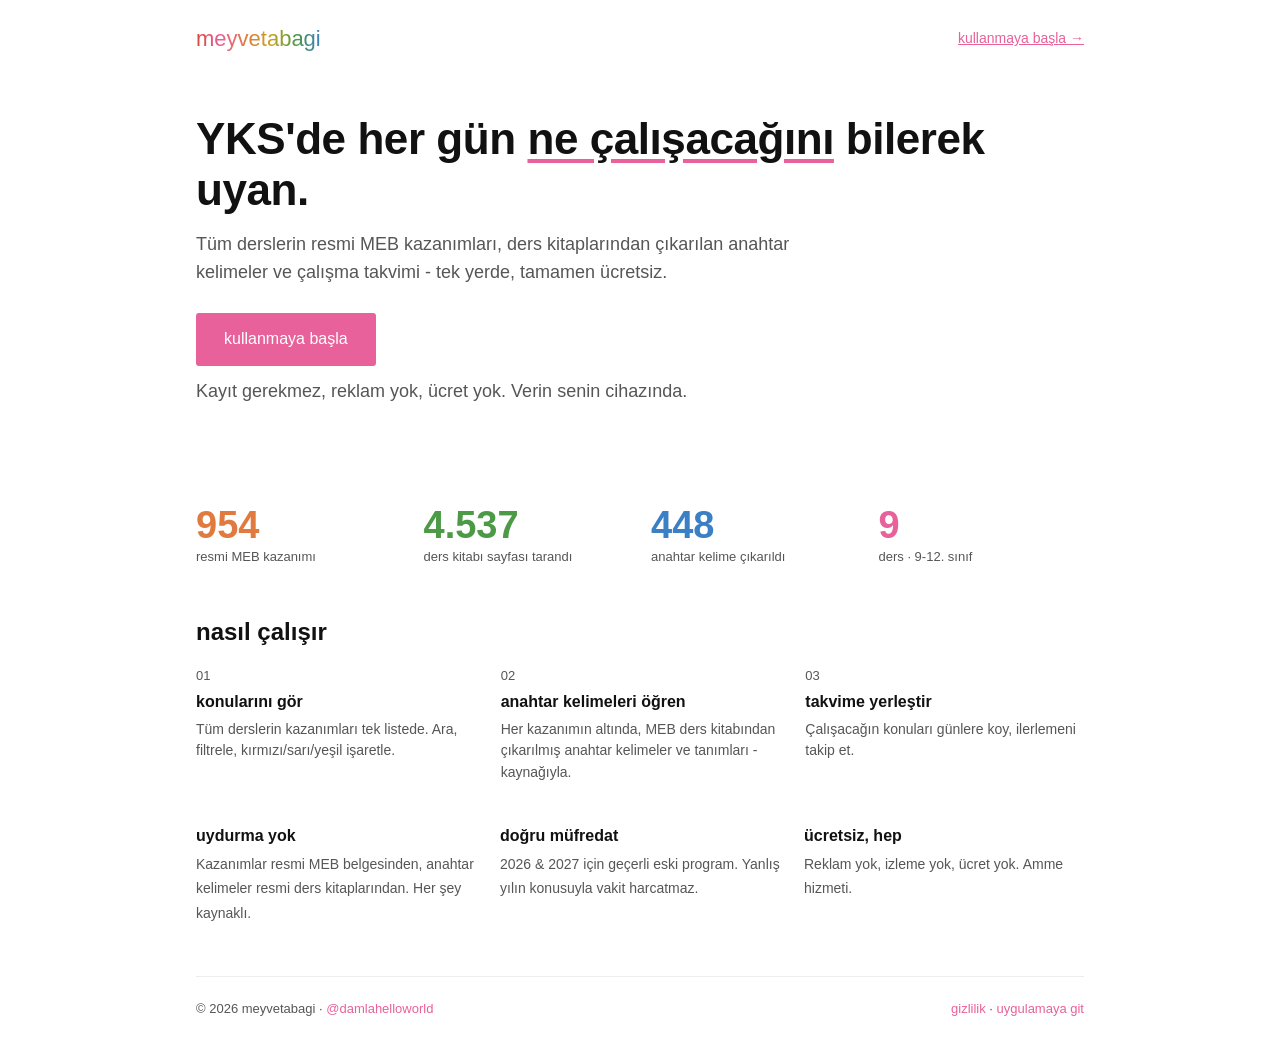
==== web/index.html @ a52bff73 "fresh landing page in app style (vivid rainbow lowercase arial + sparkles), kullanmaya basla CTA to " ====
<!doctype html>
<html lang="tr">
<head>
<meta charset="utf-8">
<meta name="viewport" content="width=device-width,initial-scale=1">
<title>meyvetabagi - YKS kazanım takibi, MEB kazanımları ve anahtar kelimeler, ücretsiz</title>
<meta name="description" content="Tüm YKS derslerinin resmi MEB kazanımları, ders kitaplarından çıkarılan anahtar kelimeler ve çalışma takvimi - tek yerde, ücretsiz. Matematik, Fizik, Kimya, Biyoloji, Türkçe, Tarih, Coğrafya, Din, Felsefe.">
<meta name="keywords" content="YKS, TYT, AYT, MEB kazanımları, kazanım takibi, konu takibi, YKS çalışma programı, anahtar kelimeler, ücretsiz YKS uygulaması">
<meta property="og:type" content="website">
<meta property="og:title" content="meyvetabagi - YKS kazanım takibi, ücretsiz">
<meta property="og:description" content="Resmi MEB kazanımları + ders kitaplarından anahtar kelimeler + çalışma takvimi. Ücretsiz.">
<meta property="og:image" content="icon-512.png">
<link rel="canonical" href="https://damlahelloworld.github.io/meyvetabagi/web/index.html">
<link rel="icon" href="favicon.svg" type="image/svg+xml">
<link rel="apple-touch-icon" href="apple-touch-icon.png">
<meta name="theme-color" content="#E8619A">
<style>
:root{--bg:#fff;--ink:#111;--muted:#565656;--red:#D9463A;--pink:#E8619A;--orange:#E07A3E;--yellow:#C9A21E;--green:#4C9A46;--blue:#3B7FC4}
*{margin:0;padding:0;box-sizing:border-box}
body{font-family:Arial,Helvetica,sans-serif;background:var(--bg);color:var(--ink);line-height:1.55;-webkit-font-smoothing:antialiased;overflow-x:hidden}
.wrap{max-width:940px;margin:0 auto;padding:0 26px}
a{color:inherit;text-decoration:none}
#sparks{position:fixed;inset:0;pointer-events:none;overflow:hidden;z-index:0}
.spk{position:absolute;top:-6vh;opacity:.5;animation:drift var(--f,60s) linear infinite;animation-delay:var(--d,0s)}
.spk i{display:inline-block;animation:tw var(--t,7s) ease-in-out infinite;font-style:normal}
@keyframes drift{to{transform:translateY(118vh)}}
@keyframes tw{0%,100%{opacity:.7;transform:scale(1)}50%{opacity:.2;transform:scale(.7)}}
main{position:relative;z-index:1}
.top{display:flex;align-items:center;justify-content:space-between;padding:22px 0 10px}
.logo{font-size:22px;background:linear-gradient(90deg,var(--red),var(--pink),var(--orange),var(--yellow),var(--green),var(--blue));-webkit-background-clip:text;background-clip:text;color:transparent}
.top a.enter{font-size:14px;color:var(--pink);text-decoration:underline}
.hero{padding:48px 0 30px}
.hero h1{font-size:44px;line-height:1.15;letter-spacing:-.01em;margin-bottom:16px}
.hero h1 u{text-decoration:underline;text-decoration-color:var(--pink);text-underline-offset:5px}
.hero p{font-size:18px;color:var(--muted);max-width:600px;margin-bottom:26px}
.cta{display:inline-block;background:var(--pink);color:#fff;font-size:16px;padding:14px 28px;border-radius:3px}
.cta:hover{background:#c24c82}
.note{font-size:13px;color:var(--muted);margin-top:12px}
.stats{display:grid;grid-template-columns:repeat(auto-fit,minmax(150px,1fr));gap:22px;margin:44px 0}
.stat b{display:block;font-size:38px;line-height:1;font-variant-numeric:tabular-nums}
.stat span{font-size:13px;color:var(--muted)}
.s1 b{color:var(--orange)}.s2 b{color:var(--green)}.s3 b{color:var(--blue)}.s4 b{color:var(--pink)}
.how{margin:40px 0}.how h2{font-size:24px;margin-bottom:16px}
.steps{display:grid;grid-template-columns:repeat(auto-fit,minmax(200px,1fr));gap:26px}
.step .n{font-size:13px;color:var(--muted)}.step h3{font-size:16px;margin:4px 0}.step p{font-size:14px;color:var(--muted)}
.trust{margin:40px 0;display:grid;grid-template-columns:repeat(auto-fit,minmax(220px,1fr));gap:24px}
.trust b{display:block;margin-bottom:3px}.trust span{font-size:14px;color:var(--muted)}
.foot{border-top:1px solid #eee;margin-top:50px;padding:22px 0 40px;font-size:13px;color:var(--muted);display:flex;justify-content:space-between;flex-wrap:wrap;gap:10px}
.foot a{color:var(--pink)}
@media(max-width:640px){.hero h1{font-size:32px}}
</style>
</head>
<body>
<div id="sparks"></div>
<main>
<div class="wrap">
  <div class="top">
    <span class="logo">meyvetabagi</span>
    <a class="enter" href="app.html">kullanmaya başla →</a>
  </div>
  <section class="hero">
    <h1>YKS'de her gün <u>ne çalışacağını</u> bilerek uyan.</h1>
    <p>Tüm derslerin resmi MEB kazanımları, ders kitaplarından çıkarılan anahtar kelimeler ve çalışma takvimi - tek yerde, tamamen ücretsiz.</p>
    <a class="cta" href="app.html">kullanmaya başla</a>
    <p class="note">Kayıt gerekmez, reklam yok, ücret yok. Verin senin cihazında.</p>
  </section>
  <section class="stats">
    <div class="stat s1"><b>954</b><span>resmi MEB kazanımı</span></div>
    <div class="stat s2"><b>4.537</b><span>ders kitabı sayfası tarandı</span></div>
    <div class="stat s3"><b>448</b><span>anahtar kelime çıkarıldı</span></div>
    <div class="stat s4"><b>9</b><span>ders · 9-12. sınıf</span></div>
  </section>
  <section class="how">
    <h2>nasıl çalışır</h2>
    <div class="steps">
      <div class="step"><div class="n">01</div><h3>konularını gör</h3><p>Tüm derslerin kazanımları tek listede. Ara, filtrele, kırmızı/sarı/yeşil işaretle.</p></div>
      <div class="step"><div class="n">02</div><h3>anahtar kelimeleri öğren</h3><p>Her kazanımın altında, MEB ders kitabından çıkarılmış anahtar kelimeler ve tanımları - kaynağıyla.</p></div>
      <div class="step"><div class="n">03</div><h3>takvime yerleştir</h3><p>Çalışacağın konuları günlere koy, ilerlemeni takip et.</p></div>
    </div>
  </section>
  <section class="trust">
    <div><b>uydurma yok</b><span>Kazanımlar resmi MEB belgesinden, anahtar kelimeler resmi ders kitaplarından. Her şey kaynaklı.</span></div>
    <div><b>doğru müfredat</b><span>2026 & 2027 için geçerli eski program. Yanlış yılın konusuyla vakit harcatmaz.</span></div>
    <div><b>ücretsiz, hep</b><span>Reklam yok, izleme yok, ücret yok. Amme hizmeti.</span></div>
  </section>
  <div class="foot">
    <span>© 2026 meyvetabagi · <a href="https://github.com/damlahelloworld">@damlahelloworld</a></span>
    <span><a href="gizlilik.html">gizlilik</a> · <a href="app.html">uygulamaya git</a></span>
  </div>
</div>
</main>
<script>
(function(){
  var G=['✦','✧','·','⋆','✵','˖'],C=['#E9B84A','#E8619A','#E07A3E','#C9A21E','#D9463A'];
  var s=20260710>>>0,f=document.getElementById('sparks');
  function r(){s=(s*1664525+1013904223)>>>0;return s/4294967296;}
  for(var i=0;i<14;i++){var g=document.createElement('span');g.className='spk';
    g.style.left=(r()*100).toFixed(1)+'vw';g.style.fontSize=(8+r()*8).toFixed(0)+'px';
    g.style.setProperty('--f',(40+r()*40).toFixed(0)+'s');g.style.setProperty('--d',(-r()*60).toFixed(0)+'s');
    g.style.setProperty('--t',(5+r()*4).toFixed(0)+'s');
    var ic=document.createElement('i');ic.textContent=G[Math.floor(r()*G.length)];ic.style.color=C[Math.floor(r()*C.length)];
    ic.style.setProperty('--t',g.style.getPropertyValue('--t'));g.appendChild(ic);f.appendChild(g);}
})();
</script>
</body>
</html>
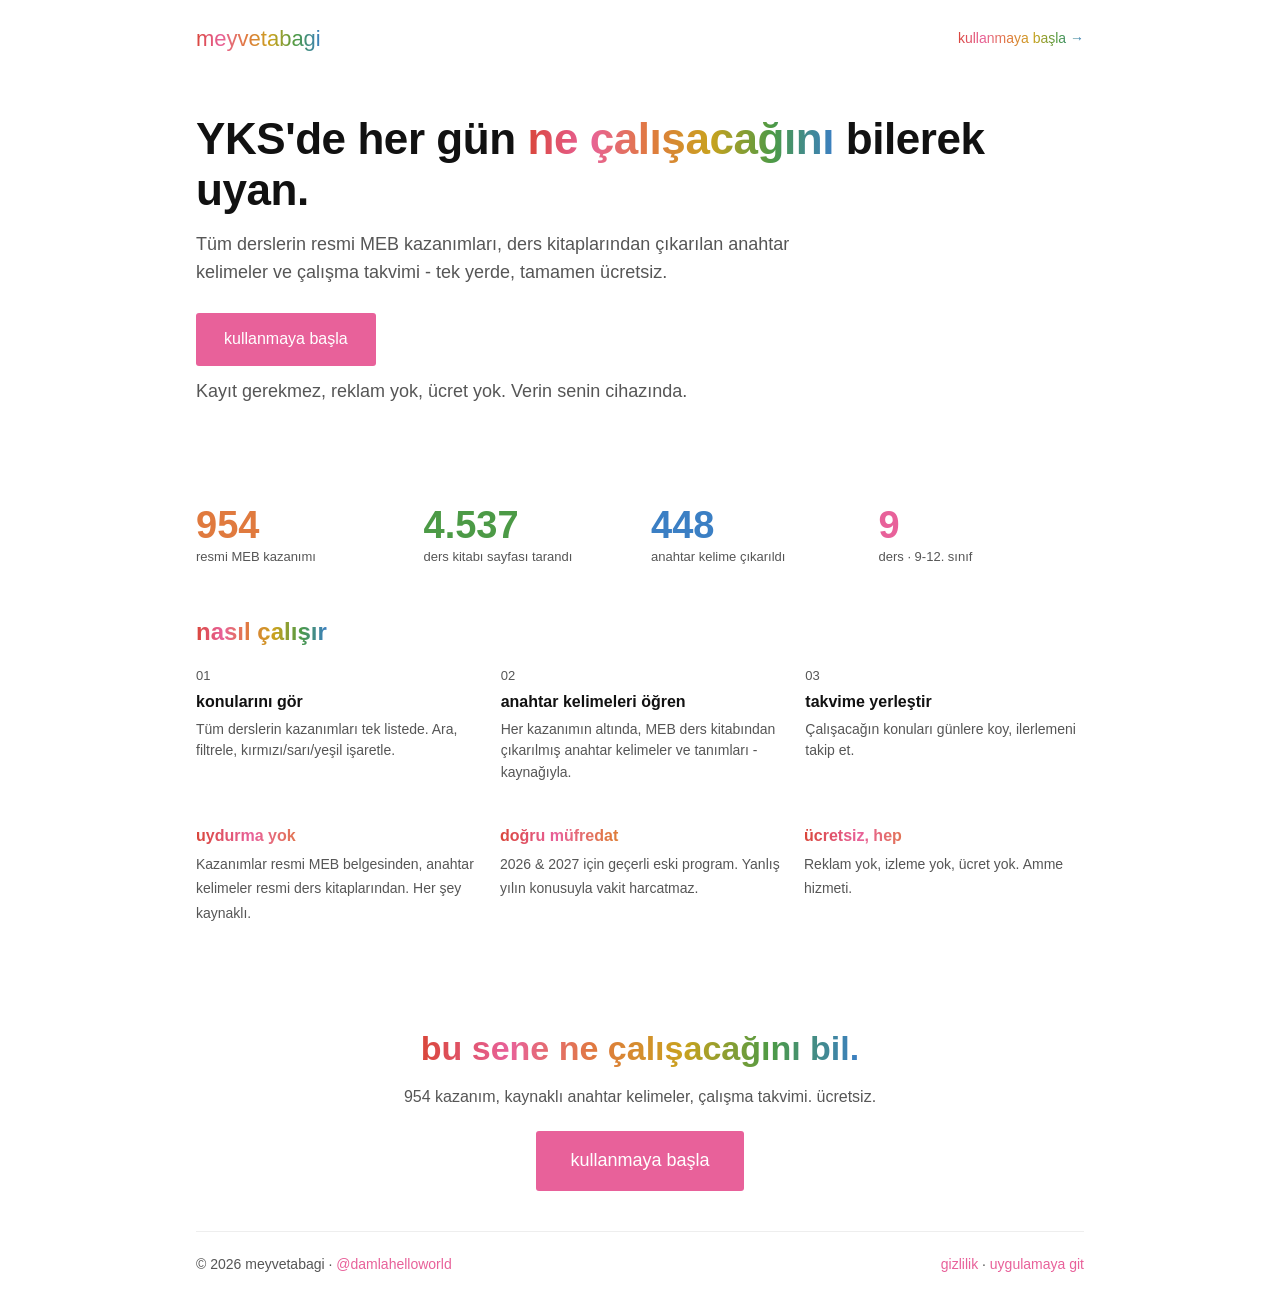
==== commit 7d2f6f0e: "landing to rainbow language: rainbow emphasis and section headings not underlines, strong closing ct" ====
--- a/web/index.html
+++ b/web/index.html
@@ -28,10 +28,10 @@
 main{position:relative;z-index:1}
 .top{display:flex;align-items:center;justify-content:space-between;padding:22px 0 10px}
 .logo{font-size:22px;background:linear-gradient(90deg,var(--red),var(--pink),var(--orange),var(--yellow),var(--green),var(--blue));-webkit-background-clip:text;background-clip:text;color:transparent}
-.top a.enter{font-size:14px;color:var(--pink);text-decoration:underline}
+.top a.enter{font-size:14px;background:linear-gradient(90deg,var(--red),var(--pink),var(--orange),var(--yellow),var(--green),var(--blue));-webkit-background-clip:text;background-clip:text;color:transparent;-webkit-text-fill-color:transparent}
 .hero{padding:48px 0 30px}
 .hero h1{font-size:44px;line-height:1.15;letter-spacing:-.01em;margin-bottom:16px}
-.hero h1 u{text-decoration:underline;text-decoration-color:var(--pink);text-underline-offset:5px}
+.hero h1 u{text-decoration:none}
 .hero p{font-size:18px;color:var(--muted);max-width:600px;margin-bottom:26px}
 .cta{display:inline-block;background:var(--pink);color:#fff;font-size:16px;padding:14px 28px;border-radius:3px}
 .cta:hover{background:#c24c82}
@@ -40,15 +40,32 @@
 .stat b{display:block;font-size:38px;line-height:1;font-variant-numeric:tabular-nums}
 .stat span{font-size:13px;color:var(--muted)}
 .s1 b{color:var(--orange)}.s2 b{color:var(--green)}.s3 b{color:var(--blue)}.s4 b{color:var(--pink)}
-.how{margin:40px 0}.how h2{font-size:24px;margin-bottom:16px}
+.how{margin:40px 0}.how h2{font-size:24px;margin-bottom:16px;display:inline-block;background:linear-gradient(90deg,var(--red),var(--pink),var(--orange),var(--yellow),var(--green),var(--blue));-webkit-background-clip:text;background-clip:text;color:transparent;-webkit-text-fill-color:transparent}
 .steps{display:grid;grid-template-columns:repeat(auto-fit,minmax(200px,1fr));gap:26px}
 .step .n{font-size:13px;color:var(--muted)}.step h3{font-size:16px;margin:4px 0}.step p{font-size:14px;color:var(--muted)}
 .trust{margin:40px 0;display:grid;grid-template-columns:repeat(auto-fit,minmax(220px,1fr));gap:24px}
 .trust b{display:block;margin-bottom:3px}.trust span{font-size:14px;color:var(--muted)}
-.foot{border-top:1px solid #eee;margin-top:50px;padding:22px 0 40px;font-size:13px;color:var(--muted);display:flex;justify-content:space-between;flex-wrap:wrap;gap:10px}
+.foot{border-top:1px solid #eee;margin-top:20px;padding:22px 0 40px;font-size:14px;color:var(--muted);display:flex;justify-content:space-between;flex-wrap:wrap;gap:10px}
 .foot a{color:var(--pink)}
+.rb{background:linear-gradient(90deg,var(--red),var(--pink),var(--orange),var(--yellow),var(--green),var(--blue));-webkit-background-clip:text;background-clip:text;color:transparent;-webkit-text-fill-color:transparent}
 @media(max-width:640px){.hero h1{font-size:32px}}
 </style>
+<script type="application/ld+json">
+{
+  "@context":"https://schema.org",
+  "@type":"WebApplication",
+  "name":"meyvetabagi",
+  "url":"https://damlahelloworld.github.io/meyvetabagi/web/app.html",
+  "applicationCategory":"EducationApplication",
+  "operatingSystem":"Web",
+  "inLanguage":"tr-TR",
+  "isAccessibleForFree":true,
+  "offers":{"@type":"Offer","price":"0","priceCurrency":"TRY"},
+  "description":"Tüm YKS derslerinin resmi MEB kazanımları, ders kitaplarından çıkarılan anahtar kelimeler ve çalışma takvimi. Ücretsiz.",
+  "creator":{"@type":"Person","name":"Damla","url":"https://github.com/damlahelloworld"},
+  "about":["YKS","TYT","AYT","MEB kazanımları"]
+}
+</script>
 </head>
 <body>
 <div id="sparks"></div>
@@ -59,7 +76,7 @@
     <a class="enter" href="app.html">kullanmaya başla →</a>
   </div>
   <section class="hero">
-    <h1>YKS'de her gün <u>ne çalışacağını</u> bilerek uyan.</h1>
+    <h1>YKS'de her gün <span class="rb">ne çalışacağını</span> bilerek uyan.</h1>
     <p>Tüm derslerin resmi MEB kazanımları, ders kitaplarından çıkarılan anahtar kelimeler ve çalışma takvimi - tek yerde, tamamen ücretsiz.</p>
     <a class="cta" href="app.html">kullanmaya başla</a>
     <p class="note">Kayıt gerekmez, reklam yok, ücret yok. Verin senin cihazında.</p>
@@ -79,9 +96,14 @@
     </div>
   </section>
   <section class="trust">
-    <div><b>uydurma yok</b><span>Kazanımlar resmi MEB belgesinden, anahtar kelimeler resmi ders kitaplarından. Her şey kaynaklı.</span></div>
-    <div><b>doğru müfredat</b><span>2026 & 2027 için geçerli eski program. Yanlış yılın konusuyla vakit harcatmaz.</span></div>
-    <div><b>ücretsiz, hep</b><span>Reklam yok, izleme yok, ücret yok. Amme hizmeti.</span></div>
+    <div><b class="rb">uydurma yok</b><span>Kazanımlar resmi MEB belgesinden, anahtar kelimeler resmi ders kitaplarından. Her şey kaynaklı.</span></div>
+    <div><b class="rb">doğru müfredat</b><span>2026 & 2027 için geçerli eski program. Yanlış yılın konusuyla vakit harcatmaz.</span></div>
+    <div><b class="rb">ücretsiz, hep</b><span>Reklam yok, izleme yok, ücret yok. Amme hizmeti.</span></div>
+  </section>
+  <section style="text-align:center;padding:56px 0 20px">
+    <h2 style="font-size:34px;margin-bottom:10px;display:inline-block;background:linear-gradient(90deg,var(--red),var(--pink),var(--orange),var(--yellow),var(--green),var(--blue));-webkit-background-clip:text;background-clip:text;color:transparent;-webkit-text-fill-color:transparent">bu sene ne çalışacağını bil.</h2>
+    <p style="color:var(--muted);font-size:16px;margin-bottom:22px">954 kazanım, kaynaklı anahtar kelimeler, çalışma takvimi. ücretsiz.</p>
+    <a class="cta" style="font-size:18px;padding:16px 34px" href="app.html">kullanmaya başla</a>
   </section>
   <div class="foot">
     <span>© 2026 meyvetabagi · <a href="https://github.com/damlahelloworld">@damlahelloworld</a></span>
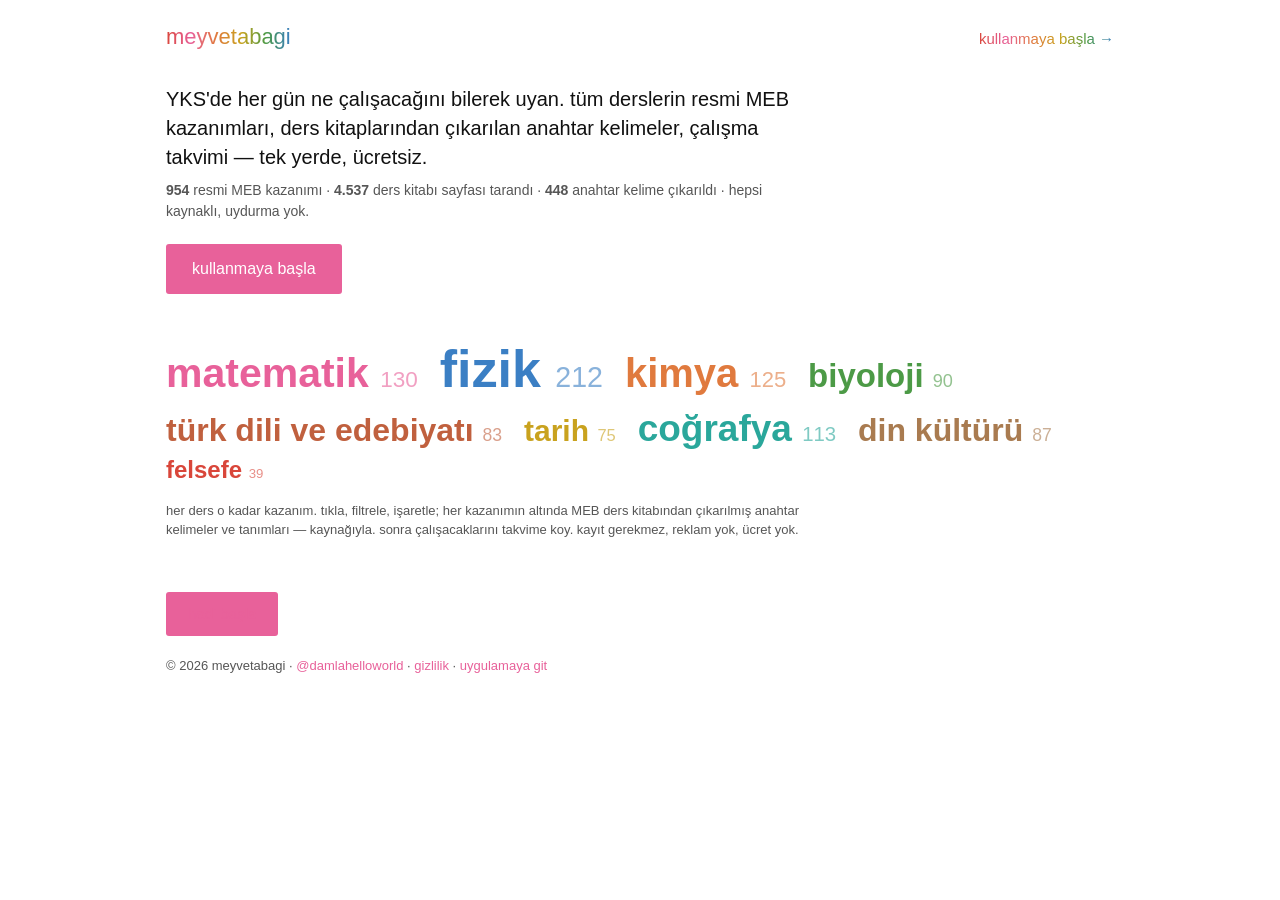
==== commit 38d2a012: "landing redesign to content-first per damla-ui: kill saas hero+3col grid+triad cards, dersler as den" ====
--- a/web/index.html
+++ b/web/index.html
@@ -4,125 +4,88 @@
 <meta charset="utf-8">
 <meta name="viewport" content="width=device-width,initial-scale=1">
 <title>meyvetabagi - YKS kazanım takibi, MEB kazanımları ve anahtar kelimeler, ücretsiz</title>
-<meta name="description" content="Tüm YKS derslerinin resmi MEB kazanımları, ders kitaplarından çıkarılan anahtar kelimeler ve çalışma takvimi - tek yerde, ücretsiz. Matematik, Fizik, Kimya, Biyoloji, Türkçe, Tarih, Coğrafya, Din, Felsefe.">
-<meta name="keywords" content="YKS, TYT, AYT, MEB kazanımları, kazanım takibi, konu takibi, YKS çalışma programı, anahtar kelimeler, ücretsiz YKS uygulaması">
+<meta name="description" content="Tüm YKS derslerinin resmi MEB kazanımları, ders kitaplarından çıkarılan anahtar kelimeler ve çalışma takvimi - tek yerde, ücretsiz.">
+<meta name="keywords" content="YKS, TYT, AYT, MEB kazanımları, kazanım takibi, konu takibi, anahtar kelimeler, ücretsiz YKS uygulaması">
 <meta property="og:type" content="website">
 <meta property="og:title" content="meyvetabagi - YKS kazanım takibi, ücretsiz">
 <meta property="og:description" content="Resmi MEB kazanımları + ders kitaplarından anahtar kelimeler + çalışma takvimi. Ücretsiz.">
 <meta property="og:image" content="icon-512.png">
 <link rel="canonical" href="https://damlahelloworld.github.io/meyvetabagi/web/index.html">
 <link rel="icon" href="favicon.svg" type="image/svg+xml">
-<link rel="apple-touch-icon" href="apple-touch-icon.png">
 <meta name="theme-color" content="#E8619A">
+<script type="application/ld+json">
+{"@context":"https://schema.org","@type":"WebApplication","name":"meyvetabagi","url":"https://damlahelloworld.github.io/meyvetabagi/web/app.html","applicationCategory":"EducationApplication","operatingSystem":"Web","inLanguage":"tr-TR","isAccessibleForFree":true,"offers":{"@type":"Offer","price":"0","priceCurrency":"TRY"},"description":"YKS MEB kazanımları, anahtar kelimeler ve çalışma takvimi. Ücretsiz.","creator":{"@type":"Person","name":"Damla","url":"https://github.com/damlahelloworld"}}
+</script>
 <style>
-:root{--bg:#fff;--ink:#111;--muted:#565656;--red:#D9463A;--pink:#E8619A;--orange:#E07A3E;--yellow:#C9A21E;--green:#4C9A46;--blue:#3B7FC4}
+:root{--bg:#fff;--ink:#111;--muted:#565656;
+ --pink:#E8619A;--blue:#3B7FC4;--orange:#E07A3E;--green:#4C9A46;--terra:#C0603E;--yellow:#C9A21E;--teal:#2AA79B;--brown:#A97B50;--red:#D9463A}
 *{margin:0;padding:0;box-sizing:border-box}
-body{font-family:Arial,Helvetica,sans-serif;background:var(--bg);color:var(--ink);line-height:1.55;-webkit-font-smoothing:antialiased;overflow-x:hidden}
-.wrap{max-width:940px;margin:0 auto;padding:0 26px}
+body{font-family:Arial,Helvetica,sans-serif;background:var(--bg);color:var(--ink);font-size:14px;line-height:1.5;-webkit-font-smoothing:antialiased;overflow-x:hidden}
+.wrap{max-width:1000px;margin:0 auto;padding:0 26px}
 a{color:inherit;text-decoration:none}
 #sparks{position:fixed;inset:0;pointer-events:none;overflow:hidden;z-index:0}
 .spk{position:absolute;top:-6vh;opacity:.5;animation:drift var(--f,60s) linear infinite;animation-delay:var(--d,0s)}
 .spk i{display:inline-block;animation:tw var(--t,7s) ease-in-out infinite;font-style:normal}
 @keyframes drift{to{transform:translateY(118vh)}}
 @keyframes tw{0%,100%{opacity:.7;transform:scale(1)}50%{opacity:.2;transform:scale(.7)}}
-main{position:relative;z-index:1}
-.top{display:flex;align-items:center;justify-content:space-between;padding:22px 0 10px}
-.logo{font-size:22px;background:linear-gradient(90deg,var(--red),var(--pink),var(--orange),var(--yellow),var(--green),var(--blue));-webkit-background-clip:text;background-clip:text;color:transparent}
-.top a.enter{font-size:14px;background:linear-gradient(90deg,var(--red),var(--pink),var(--orange),var(--yellow),var(--green),var(--blue));-webkit-background-clip:text;background-clip:text;color:transparent;-webkit-text-fill-color:transparent}
-.hero{padding:48px 0 30px}
-.hero h1{font-size:44px;line-height:1.15;letter-spacing:-.01em;margin-bottom:16px}
-.hero h1 u{text-decoration:none}
-.hero p{font-size:18px;color:var(--muted);max-width:600px;margin-bottom:26px}
-.cta{display:inline-block;background:var(--pink);color:#fff;font-size:16px;padding:14px 28px;border-radius:3px}
-.cta:hover{background:#c24c82}
-.note{font-size:13px;color:var(--muted);margin-top:12px}
-.stats{display:grid;grid-template-columns:repeat(auto-fit,minmax(150px,1fr));gap:22px;margin:44px 0}
-.stat b{display:block;font-size:38px;line-height:1;font-variant-numeric:tabular-nums}
-.stat span{font-size:13px;color:var(--muted)}
-.s1 b{color:var(--orange)}.s2 b{color:var(--green)}.s3 b{color:var(--blue)}.s4 b{color:var(--pink)}
-.how{margin:40px 0}.how h2{font-size:24px;margin-bottom:16px;display:inline-block;background:linear-gradient(90deg,var(--red),var(--pink),var(--orange),var(--yellow),var(--green),var(--blue));-webkit-background-clip:text;background-clip:text;color:transparent;-webkit-text-fill-color:transparent}
-.steps{display:grid;grid-template-columns:repeat(auto-fit,minmax(200px,1fr));gap:26px}
-.step .n{font-size:13px;color:var(--muted)}.step h3{font-size:16px;margin:4px 0}.step p{font-size:14px;color:var(--muted)}
-.trust{margin:40px 0;display:grid;grid-template-columns:repeat(auto-fit,minmax(220px,1fr));gap:24px}
-.trust b{display:block;margin-bottom:3px}.trust span{font-size:14px;color:var(--muted)}
-.foot{border-top:1px solid #eee;margin-top:20px;padding:22px 0 40px;font-size:14px;color:var(--muted);display:flex;justify-content:space-between;flex-wrap:wrap;gap:10px}
+main{position:relative;z-index:1;padding-bottom:60px}
+.rb{background:linear-gradient(90deg,var(--red),var(--pink),var(--orange),var(--yellow),var(--green),var(--blue));-webkit-background-clip:text;background-clip:text;color:transparent;-webkit-text-fill-color:transparent}
+.top{display:flex;align-items:baseline;justify-content:space-between;padding:20px 0 6px}
+.logo{font-size:22px}
+.enter{font-size:15px}
+.lede{font-size:20px;line-height:1.45;max-width:640px;margin:26px 0 8px}
+.sub{font-size:14px;color:var(--muted);max-width:600px;margin-bottom:22px}
+.sub b{font-weight:bold}
+.cta{display:inline-block;background:var(--pink);color:#fff;font-size:16px;padding:13px 26px;border-radius:3px}
+.cta:hover{filter:brightness(.94)}
+/* the content IS the interface: dense colored ders wall, size = kazanım count */
+.wall{margin:40px 0 10px;line-height:1.35}
+.dw{font-weight:bold;margin-right:18px;white-space:nowrap;display:inline-block}
+.dw small{font-weight:normal;opacity:.6;font-size:.55em}
+.c-pink{color:var(--pink)}.c-blue{color:var(--blue)}.c-orange{color:var(--orange)}.c-green{color:var(--green)}
+.c-terra{color:var(--terra)}.c-yellow{color:var(--yellow)}.c-teal{color:var(--teal)}.c-brown{color:var(--brown)}.c-red{color:var(--red)}
+.wallnote{font-size:13px;color:var(--muted);margin-top:14px;max-width:640px}
+.foot{margin-top:44px;font-size:13px;color:var(--muted)}
 .foot a{color:var(--pink)}
-.rb{background:linear-gradient(90deg,var(--red),var(--pink),var(--orange),var(--yellow),var(--green),var(--blue));-webkit-background-clip:text;background-clip:text;color:transparent;-webkit-text-fill-color:transparent}
-@media(max-width:640px){.hero h1{font-size:32px}}
 </style>
-<script type="application/ld+json">
-{
-  "@context":"https://schema.org",
-  "@type":"WebApplication",
-  "name":"meyvetabagi",
-  "url":"https://damlahelloworld.github.io/meyvetabagi/web/app.html",
-  "applicationCategory":"EducationApplication",
-  "operatingSystem":"Web",
-  "inLanguage":"tr-TR",
-  "isAccessibleForFree":true,
-  "offers":{"@type":"Offer","price":"0","priceCurrency":"TRY"},
-  "description":"Tüm YKS derslerinin resmi MEB kazanımları, ders kitaplarından çıkarılan anahtar kelimeler ve çalışma takvimi. Ücretsiz.",
-  "creator":{"@type":"Person","name":"Damla","url":"https://github.com/damlahelloworld"},
-  "about":["YKS","TYT","AYT","MEB kazanımları"]
-}
-</script>
 </head>
 <body>
 <div id="sparks"></div>
-<main>
-<div class="wrap">
+<main><div class="wrap">
   <div class="top">
-    <span class="logo">meyvetabagi</span>
-    <a class="enter" href="app.html">kullanmaya başla →</a>
+    <span class="logo rb">meyvetabagi</span>
+    <a class="enter rb" href="app.html">kullanmaya başla &rarr;</a>
   </div>
-  <section class="hero">
-    <h1>YKS'de her gün <span class="rb">ne çalışacağını</span> bilerek uyan.</h1>
-    <p>Tüm derslerin resmi MEB kazanımları, ders kitaplarından çıkarılan anahtar kelimeler ve çalışma takvimi - tek yerde, tamamen ücretsiz.</p>
-    <a class="cta" href="app.html">kullanmaya başla</a>
-    <p class="note">Kayıt gerekmez, reklam yok, ücret yok. Verin senin cihazında.</p>
-  </section>
-  <section class="stats">
-    <div class="stat s1"><b>954</b><span>resmi MEB kazanımı</span></div>
-    <div class="stat s2"><b>4.537</b><span>ders kitabı sayfası tarandı</span></div>
-    <div class="stat s3"><b>448</b><span>anahtar kelime çıkarıldı</span></div>
-    <div class="stat s4"><b>9</b><span>ders · 9-12. sınıf</span></div>
-  </section>
-  <section class="how">
-    <h2>nasıl çalışır</h2>
-    <div class="steps">
-      <div class="step"><div class="n">01</div><h3>konularını gör</h3><p>Tüm derslerin kazanımları tek listede. Ara, filtrele, kırmızı/sarı/yeşil işaretle.</p></div>
-      <div class="step"><div class="n">02</div><h3>anahtar kelimeleri öğren</h3><p>Her kazanımın altında, MEB ders kitabından çıkarılmış anahtar kelimeler ve tanımları - kaynağıyla.</p></div>
-      <div class="step"><div class="n">03</div><h3>takvime yerleştir</h3><p>Çalışacağın konuları günlere koy, ilerlemeni takip et.</p></div>
-    </div>
-  </section>
-  <section class="trust">
-    <div><b class="rb">uydurma yok</b><span>Kazanımlar resmi MEB belgesinden, anahtar kelimeler resmi ders kitaplarından. Her şey kaynaklı.</span></div>
-    <div><b class="rb">doğru müfredat</b><span>2026 & 2027 için geçerli eski program. Yanlış yılın konusuyla vakit harcatmaz.</span></div>
-    <div><b class="rb">ücretsiz, hep</b><span>Reklam yok, izleme yok, ücret yok. Amme hizmeti.</span></div>
-  </section>
-  <section style="text-align:center;padding:56px 0 20px">
-    <h2 style="font-size:34px;margin-bottom:10px;display:inline-block;background:linear-gradient(90deg,var(--red),var(--pink),var(--orange),var(--yellow),var(--green),var(--blue));-webkit-background-clip:text;background-clip:text;color:transparent;-webkit-text-fill-color:transparent">bu sene ne çalışacağını bil.</h2>
-    <p style="color:var(--muted);font-size:16px;margin-bottom:22px">954 kazanım, kaynaklı anahtar kelimeler, çalışma takvimi. ücretsiz.</p>
-    <a class="cta" style="font-size:18px;padding:16px 34px" href="app.html">kullanmaya başla</a>
-  </section>
+
+  <p class="lede">YKS'de her gün ne çalışacağını bilerek uyan. tüm derslerin resmi MEB kazanımları, ders kitaplarından çıkarılan anahtar kelimeler, çalışma takvimi &mdash; tek yerde, ücretsiz.</p>
+  <p class="sub"><b>954</b> resmi MEB kazanımı · <b>4.537</b> ders kitabı sayfası tarandı · <b>448</b> anahtar kelime çıkarıldı · hepsi kaynaklı, uydurma yok.</p>
+  <a class="cta" href="app.html">kullanmaya başla</a>
+
+  <div class="wall" id="wall">
+    <span class="dw c-pink" style="font-size:41px">matematik <small>130</small></span>
+    <span class="dw c-blue" style="font-size:52px">fizik <small>212</small></span>
+    <span class="dw c-orange" style="font-size:40px">kimya <small>125</small></span>
+    <span class="dw c-green" style="font-size:33px">biyoloji <small>90</small></span>
+    <span class="dw c-terra" style="font-size:32px">türk dili ve edebiyatı <small>83</small></span>
+    <span class="dw c-yellow" style="font-size:30px">tarih <small>75</small></span>
+    <span class="dw c-teal" style="font-size:37px">coğrafya <small>113</small></span>
+    <span class="dw c-brown" style="font-size:32px">din kültürü <small>87</small></span>
+    <span class="dw c-red" style="font-size:24px">felsefe <small>39</small></span>
+  </div>
+  <p class="wallnote">her ders o kadar kazanım. tıkla, filtrele, işaretle; her kazanımın altında MEB ders kitabından çıkarılmış anahtar kelimeler ve tanımları &mdash; kaynağıyla. sonra çalışacaklarını takvime koy. kayıt gerekmez, reklam yok, ücret yok.</p>
+
   <div class="foot">
-    <span>© 2026 meyvetabagi · <a href="https://github.com/damlahelloworld">@damlahelloworld</a></span>
-    <span><a href="gizlilik.html">gizlilik</a> · <a href="app.html">uygulamaya git</a></span>
+    <a class="cta" style="font-size:15px;padding:11px 22px;margin:8px 0 20px" href="app.html">hadi başla</a><br>
+    &copy; 2026 meyvetabagi · <a href="https://github.com/damlahelloworld">@damlahelloworld</a> · <a href="gizlilik.html">gizlilik</a> · <a href="app.html">uygulamaya git</a>
   </div>
-</div>
-</main>
+</div></main>
 <script>
-(function(){
-  var G=['✦','✧','·','⋆','✵','˖'],C=['#E9B84A','#E8619A','#E07A3E','#C9A21E','#D9463A'];
-  var s=20260710>>>0,f=document.getElementById('sparks');
-  function r(){s=(s*1664525+1013904223)>>>0;return s/4294967296;}
-  for(var i=0;i<14;i++){var g=document.createElement('span');g.className='spk';
-    g.style.left=(r()*100).toFixed(1)+'vw';g.style.fontSize=(8+r()*8).toFixed(0)+'px';
-    g.style.setProperty('--f',(40+r()*40).toFixed(0)+'s');g.style.setProperty('--d',(-r()*60).toFixed(0)+'s');
-    g.style.setProperty('--t',(5+r()*4).toFixed(0)+'s');
-    var ic=document.createElement('i');ic.textContent=G[Math.floor(r()*G.length)];ic.style.color=C[Math.floor(r()*C.length)];
-    ic.style.setProperty('--t',g.style.getPropertyValue('--t'));g.appendChild(ic);f.appendChild(g);}
-})();
+(function(){var G=['✦','✧','·','⋆','✵','˖'],C=['#E9B84A','#E8619A','#E07A3E','#C9A21E','#D9463A'];
+var s=20260710>>>0,f=document.getElementById('sparks');function r(){s=(s*1664525+1013904223)>>>0;return s/4294967296;}
+for(var i=0;i<12;i++){var g=document.createElement('span');g.className='spk';g.style.left=(r()*100).toFixed(1)+'vw';
+g.style.fontSize=(8+r()*8).toFixed(0)+'px';g.style.setProperty('--f',(40+r()*40).toFixed(0)+'s');g.style.setProperty('--d',(-r()*60).toFixed(0)+'s');
+g.style.setProperty('--t',(5+r()*4).toFixed(0)+'s');var ic=document.createElement('i');ic.textContent=G[Math.floor(r()*G.length)];
+ic.style.color=C[Math.floor(r()*C.length)];ic.style.setProperty('--t',g.style.getPropertyValue('--t'));g.appendChild(ic);f.appendChild(g);}})();
 </script>
 </body>
 </html>
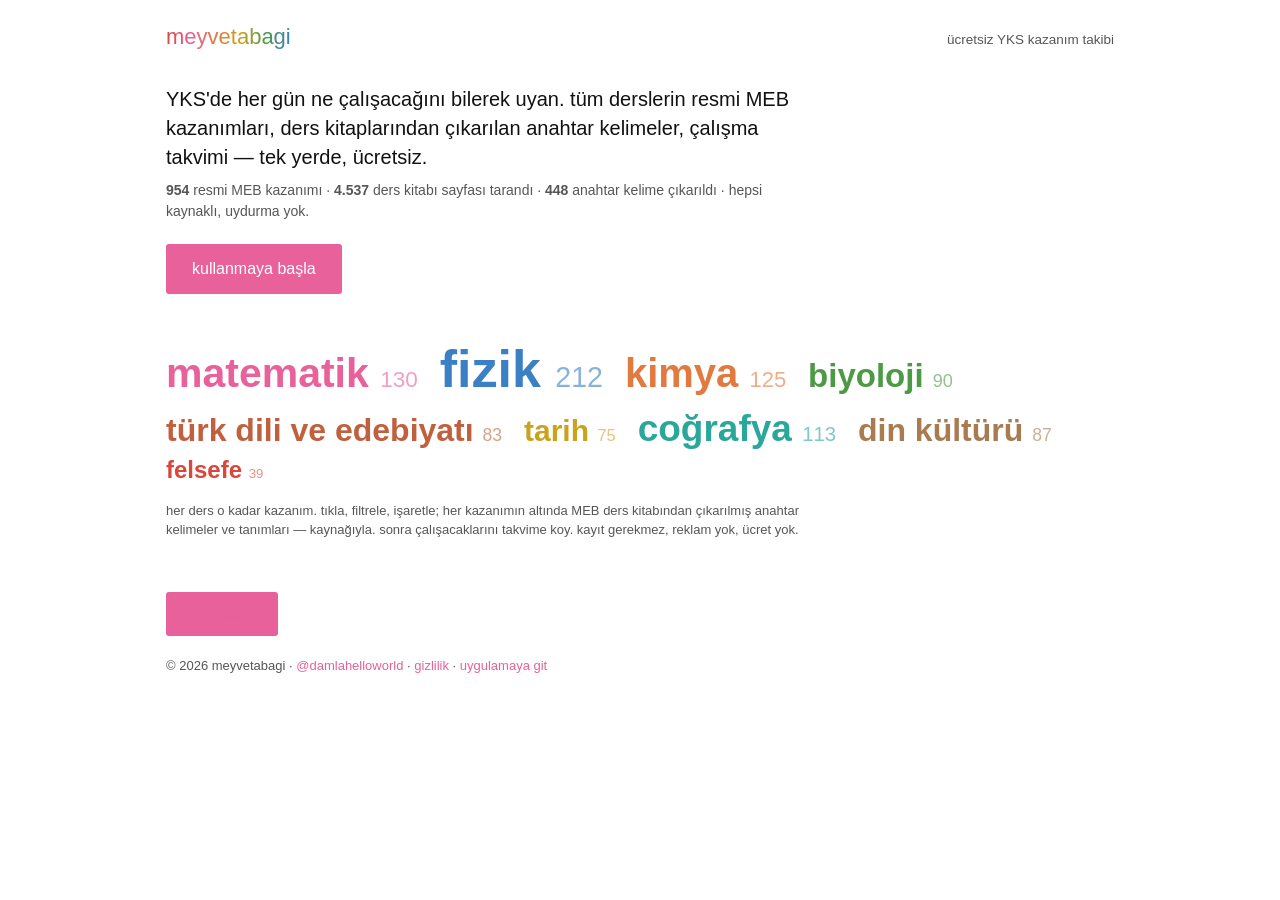
==== commit ef309624: "landing: navbar shows short app tagline not a cta link, single kullanmaya basla cta (foot uses hadi " ====
--- a/web/index.html
+++ b/web/index.html
@@ -32,7 +32,7 @@
 .rb{background:linear-gradient(90deg,var(--red),var(--pink),var(--orange),var(--yellow),var(--green),var(--blue));-webkit-background-clip:text;background-clip:text;color:transparent;-webkit-text-fill-color:transparent}
 .top{display:flex;align-items:baseline;justify-content:space-between;padding:20px 0 6px}
 .logo{font-size:22px}
-.enter{font-size:15px}
+.tagline{font-size:13.5px;color:var(--muted)}
 .lede{font-size:20px;line-height:1.45;max-width:640px;margin:26px 0 8px}
 .sub{font-size:14px;color:var(--muted);max-width:600px;margin-bottom:22px}
 .sub b{font-weight:bold}
@@ -54,7 +54,7 @@
 <main><div class="wrap">
   <div class="top">
     <span class="logo rb">meyvetabagi</span>
-    <a class="enter rb" href="app.html">kullanmaya başla &rarr;</a>
+    <span class="tagline">ücretsiz YKS kazanım takibi</span>
   </div>
 
   <p class="lede">YKS'de her gün ne çalışacağını bilerek uyan. tüm derslerin resmi MEB kazanımları, ders kitaplarından çıkarılan anahtar kelimeler, çalışma takvimi &mdash; tek yerde, ücretsiz.</p>
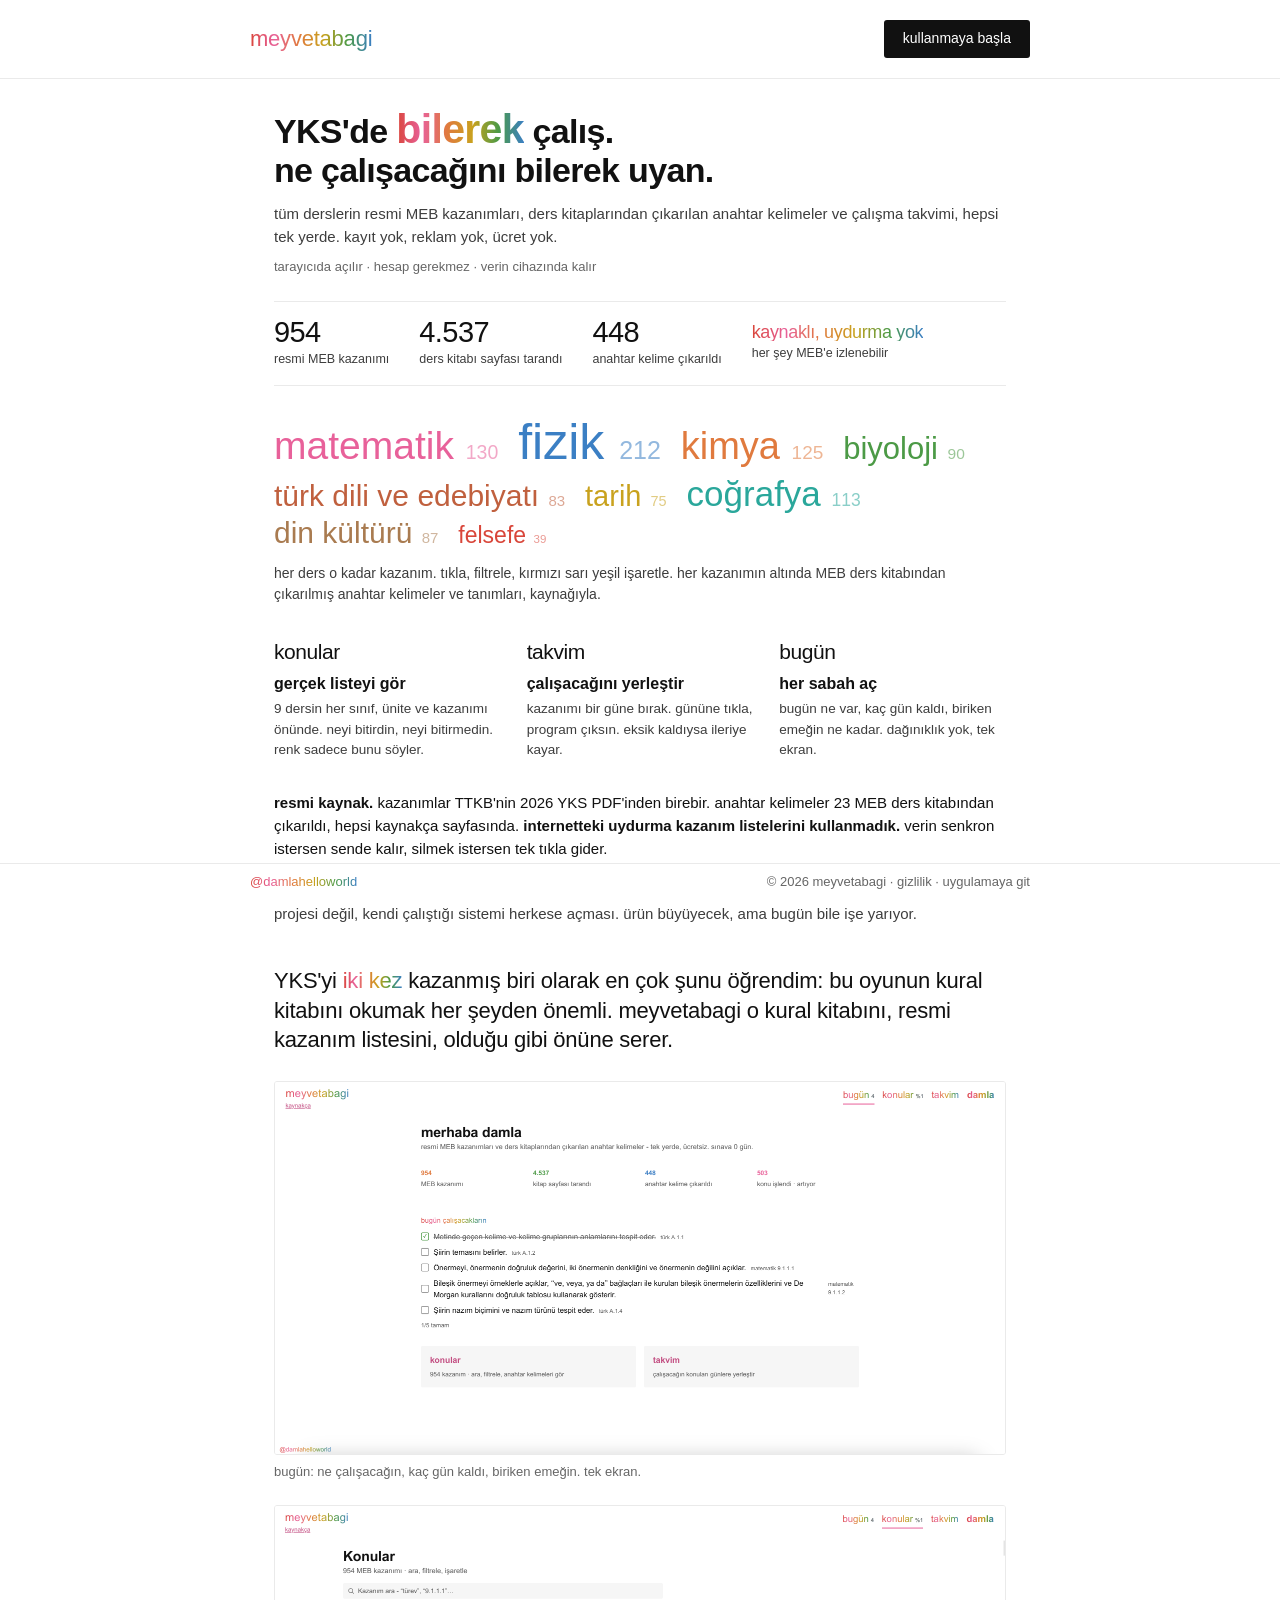
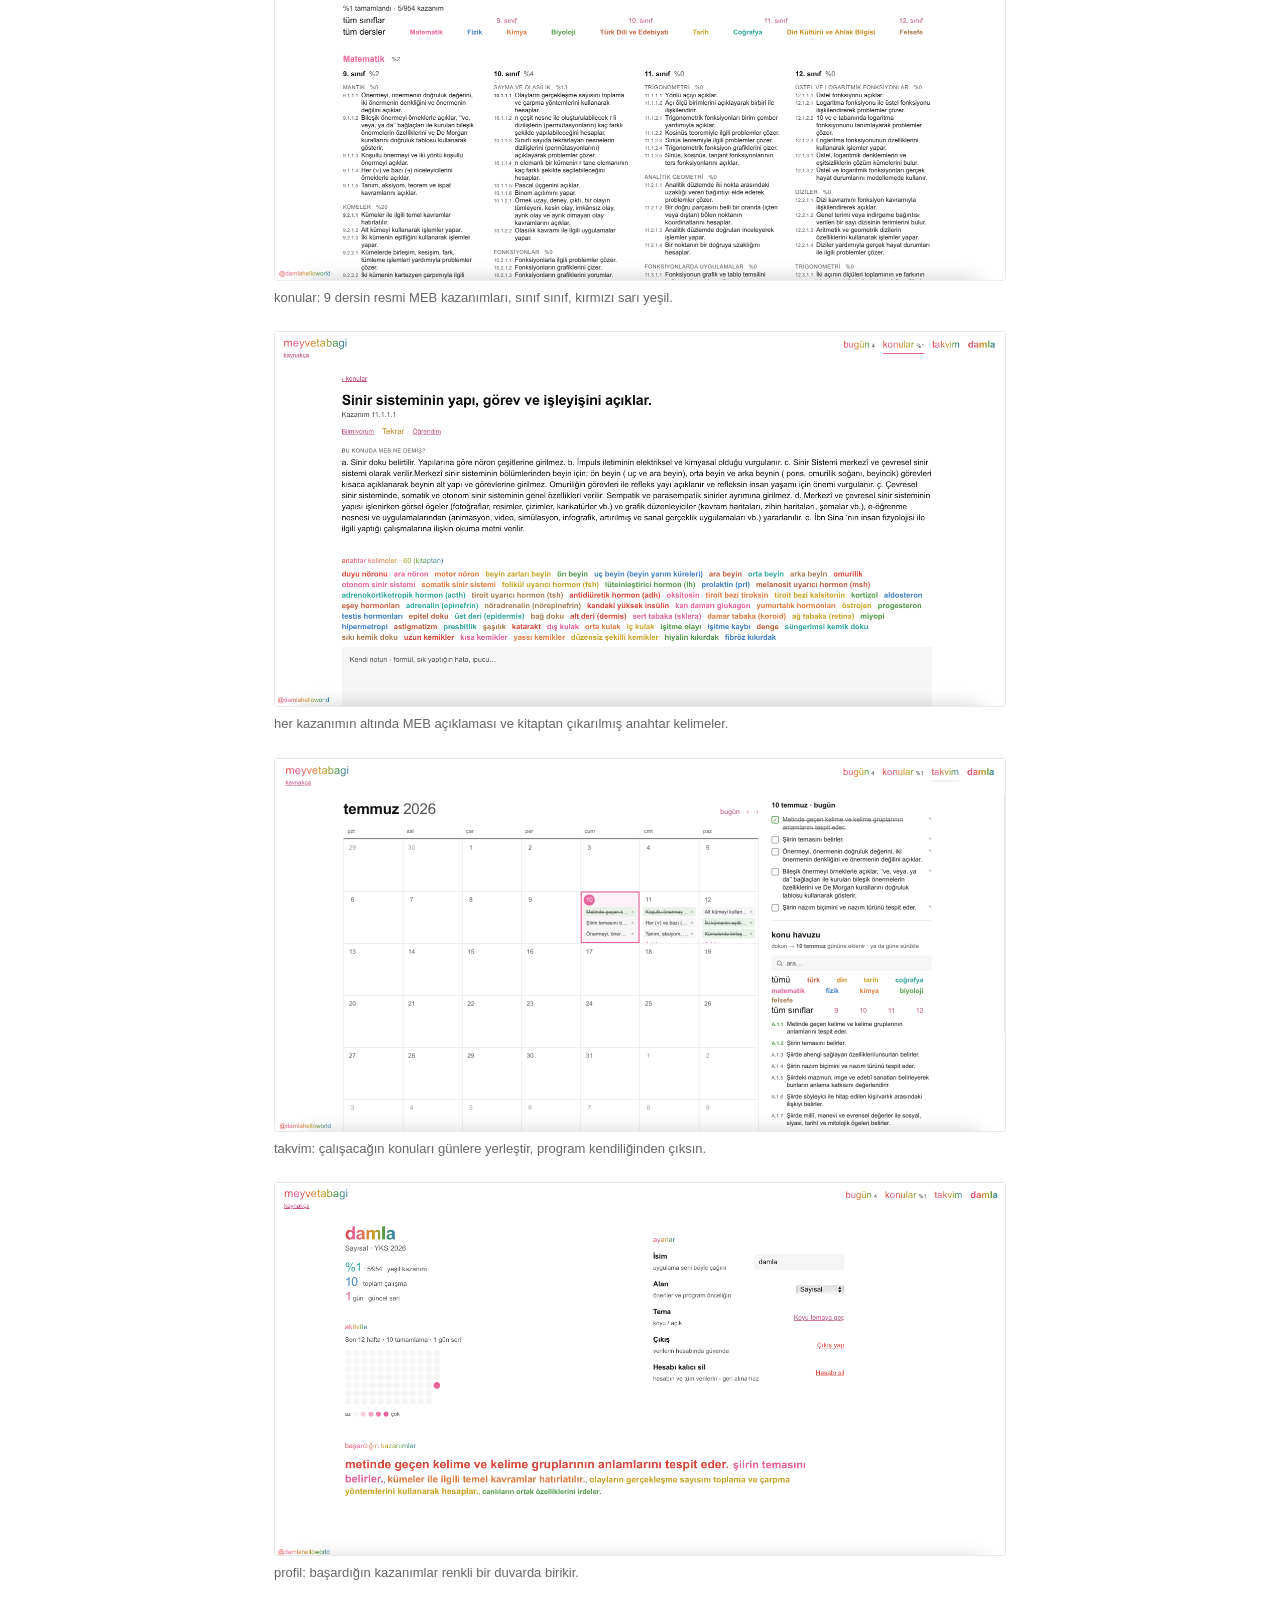
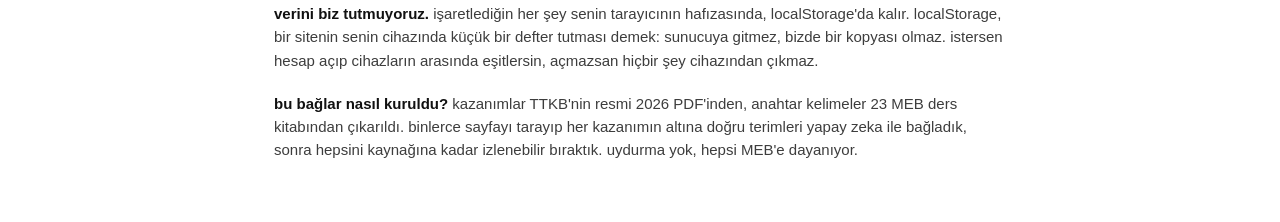
==== commit 975b553d: "landing rework plus profil/ayarlar merge and app polish landing: real app screenshots, localstorage " ====
--- a/web/index.html
+++ b/web/index.html
@@ -17,72 +17,185 @@
 {"@context":"https://schema.org","@type":"WebApplication","name":"meyvetabagi","url":"https://damlahelloworld.github.io/meyvetabagi/web/app.html","applicationCategory":"EducationApplication","operatingSystem":"Web","inLanguage":"tr-TR","isAccessibleForFree":true,"offers":{"@type":"Offer","price":"0","priceCurrency":"TRY"},"description":"YKS MEB kazanımları, anahtar kelimeler ve çalışma takvimi. Ücretsiz.","creator":{"@type":"Person","name":"Damla","url":"https://github.com/damlahelloworld"}}
 </script>
 <style>
-:root{--bg:#fff;--ink:#111;--muted:#565656;
+:root{--bg:#fff;--ink:#111;--muted:#3d3d3d;--faint:#666;--line:#eaeaea;--w:780px;
  --pink:#E8619A;--blue:#3B7FC4;--orange:#E07A3E;--green:#4C9A46;--terra:#C0603E;--yellow:#C9A21E;--teal:#2AA79B;--brown:#A97B50;--red:#D9463A}
 *{margin:0;padding:0;box-sizing:border-box}
-body{font-family:Arial,Helvetica,sans-serif;background:var(--bg);color:var(--ink);font-size:14px;line-height:1.5;-webkit-font-smoothing:antialiased;overflow-x:hidden}
-.wrap{max-width:1000px;margin:0 auto;padding:0 26px}
+body{font-family:Arial,Helvetica,sans-serif;background:var(--bg);color:var(--ink);font-size:14px;line-height:1.42;-webkit-font-smoothing:antialiased;overflow-x:hidden}
+.wrap{max-width:var(--w);margin:0 auto;padding:0 24px}
 a{color:inherit;text-decoration:none}
 #sparks{position:fixed;inset:0;pointer-events:none;overflow:hidden;z-index:0}
 .spk{position:absolute;top:-6vh;opacity:.5;animation:drift var(--f,60s) linear infinite;animation-delay:var(--d,0s)}
 .spk i{display:inline-block;animation:tw var(--t,7s) ease-in-out infinite;font-style:normal}
 @keyframes drift{to{transform:translateY(118vh)}}
 @keyframes tw{0%,100%{opacity:.7;transform:scale(1)}50%{opacity:.2;transform:scale(.7)}}
-main{position:relative;z-index:1;padding-bottom:60px}
+
+/* rainbow — the ONLY color escalation, reserved for emphasis */
 .rb{background:linear-gradient(90deg,var(--red),var(--pink),var(--orange),var(--yellow),var(--green),var(--blue));-webkit-background-clip:text;background-clip:text;color:transparent;-webkit-text-fill-color:transparent}
-.top{display:flex;align-items:baseline;justify-content:space-between;padding:20px 0 6px}
-.logo{font-size:22px}
-.tagline{font-size:13.5px;color:var(--muted)}
-.lede{font-size:20px;line-height:1.45;max-width:640px;margin:26px 0 8px}
-.sub{font-size:14px;color:var(--muted);max-width:600px;margin-bottom:22px}
-.sub b{font-weight:bold}
-.cta{display:inline-block;background:var(--pink);color:#fff;font-size:16px;padding:13px 26px;border-radius:3px}
-.cta:hover{filter:brightness(.94)}
-/* the content IS the interface: dense colored ders wall, size = kazanım count */
-.wall{margin:40px 0 10px;line-height:1.35}
-.dw{font-weight:bold;margin-right:18px;white-space:nowrap;display:inline-block}
-.dw small{font-weight:normal;opacity:.6;font-size:.55em}
+
+/* sticky top bar — wordmark + the one CTA */
+.top{position:sticky;top:0;z-index:15;background:var(--bg);border-bottom:1px solid var(--line)}
+.topin{display:flex;align-items:center;justify-content:space-between;padding:20px 0}
+.logo{font-size:22px;letter-spacing:-.01em}
+.cta{display:inline-block;background:var(--ink);color:#fff;font-size:14px;padding:9px 19px;border-radius:3px;transition:transform .08s,filter .12s}
+.cta:hover{filter:brightness(1.18);transform:translateY(-1px)}
+.cta:active{transform:translateY(0)}
+
+main{position:relative;z-index:1;padding:28px 0 60px}
+
+/* hero — mostly ink, one word carries the color, size carries the weight */
+.lede{font-size:34px;line-height:1.1;letter-spacing:-.02em}
+.lede .big{font-size:41px}
+.sub{font-size:15px;color:var(--muted);margin:14px 0 10px;line-height:1.5}
+.ctanote{font-size:13px;color:var(--faint)}
+
+/* stat strip — big ink numbers count up, tiny labels */
+.stats{display:flex;flex-wrap:wrap;gap:30px;margin:24px 0 2px;padding:16px 0;border-top:1px solid var(--line);border-bottom:1px solid var(--line)}
+.stat .v{font-size:29px;letter-spacing:-.02em;font-variant-numeric:tabular-nums;line-height:1}
+.stat .k{font-size:12.5px;color:var(--muted);margin-top:4px}
+.stat.on .v{font-size:18px;margin-top:5px}
+
+/* section label — quiet, lowercase (rainbow reserved for wordmark + hero + signature only) */
+.lab{font-size:13px;letter-spacing:.02em;color:var(--faint);margin:30px 0 11px}
+
+/* founder insight + how-it-works prose */
+.pitch{font-size:22px;line-height:1.35;letter-spacing:-.01em;margin-top:40px}
+.explain{font-size:15px;color:var(--muted);margin-top:20px;line-height:1.55}
+.explain b{color:var(--ink);font-weight:bold}
+/* real app screenshots */
+.shots{margin-top:26px;display:grid;gap:24px}
+.shots figure{margin:0}
+.shots img{width:100%;height:auto;display:block;border:1px solid var(--line);border-radius:3px}
+.shots figcaption{font-size:13px;color:var(--faint);margin-top:8px}
+
+/* the wall IS the interface — size = kazanım count */
+.wall{line-height:1.22;margin-top:26px}
+.dw{margin-right:16px;white-space:nowrap;display:inline-block}
+.dw small{opacity:.55;font-size:.5em;margin-left:1px}
 .c-pink{color:var(--pink)}.c-blue{color:var(--blue)}.c-orange{color:var(--orange)}.c-green{color:var(--green)}
 .c-terra{color:var(--terra)}.c-yellow{color:var(--yellow)}.c-teal{color:var(--teal)}.c-brown{color:var(--brown)}.c-red{color:var(--red)}
-.wallnote{font-size:13px;color:var(--muted);margin-top:14px;max-width:640px}
-.foot{margin-top:44px;font-size:13px;color:var(--muted)}
-.foot a{color:var(--pink)}
+.wallnote{font-size:14px;color:var(--muted);margin-top:11px;line-height:1.5}
+
+/* three steps — ink, dense, size-led */
+.steps{display:grid;grid-template-columns:repeat(3,1fr);gap:26px;margin-top:32px}
+.step{min-width:0}
+.step .n{font-size:21px;letter-spacing:-.02em}
+.step h3{font-size:16px;margin:6px 0 4px}
+.step p{font-size:13.5px;color:var(--muted);line-height:1.5}
+
+/* honest + maker */
+.honest{font-size:15px;color:var(--ink);margin-top:32px;line-height:1.52}
+.honest b{font-weight:bold}
+.maker{font-size:15px;color:var(--muted);margin-top:20px;line-height:1.52}
+.maker b{color:var(--ink);font-weight:normal}
+
+/* sticky footer — signature + text */
+.foot{position:fixed;left:0;right:0;bottom:0;z-index:15;background:var(--bg);border-top:1px solid var(--line)}
+.footin{display:flex;align-items:center;justify-content:space-between;gap:14px;padding:9px 0;font-size:13px;color:var(--faint)}
+.sig{font-size:13px}
+.footin a:hover{color:var(--ink)}
+
+@media(max-width:640px){
+  .lede{font-size:27px}.lede .big{font-size:32px}
+  .stats{gap:22px}.stat .v{font-size:24px}
+  .steps{grid-template-columns:1fr;gap:20px}
+  .footin{font-size:12px}
+}
 </style>
 </head>
 <body>
 <div id="sparks"></div>
+
+<header class="top"><div class="wrap topin">
+  <span class="logo rb">meyvetabagi</span>
+  <a class="cta" href="app.html">kullanmaya başla</a>
+</div></header>
+
 <main><div class="wrap">
-  <div class="top">
-    <span class="logo rb">meyvetabagi</span>
-    <span class="tagline">ücretsiz YKS kazanım takibi</span>
-  </div>
-
-  <p class="lede">YKS'de her gün ne çalışacağını bilerek uyan. tüm derslerin resmi MEB kazanımları, ders kitaplarından çıkarılan anahtar kelimeler, çalışma takvimi &mdash; tek yerde, ücretsiz.</p>
-  <p class="sub"><b>954</b> resmi MEB kazanımı · <b>4.537</b> ders kitabı sayfası tarandı · <b>448</b> anahtar kelime çıkarıldı · hepsi kaynaklı, uydurma yok.</p>
-  <a class="cta" href="app.html">kullanmaya başla</a>
+
+  <h1 class="lede">YKS'de <span class="big rb">bilerek</span> çalış.<br>ne çalışacağını bilerek uyan.</h1>
+  <p class="sub">tüm derslerin resmi MEB kazanımları, ders kitaplarından çıkarılan anahtar kelimeler ve çalışma takvimi, hepsi tek yerde. kayıt yok, reklam yok, ücret yok.</p>
+  <p class="ctanote">tarayıcıda açılır &middot; hesap gerekmez &middot; verin cihazında kalır</p>
+
+  <div class="stats">
+    <div class="stat"><div class="v" data-n="954">0</div><div class="k">resmi MEB kazanımı</div></div>
+    <div class="stat"><div class="v" data-n="4537">0</div><div class="k">ders kitabı sayfası tarandı</div></div>
+    <div class="stat"><div class="v" data-n="448">0</div><div class="k">anahtar kelime çıkarıldı</div></div>
+    <div class="stat on"><div class="v rb">kaynaklı, uydurma yok</div><div class="k">her şey MEB'e izlenebilir</div></div>
+  </div>
 
   <div class="wall" id="wall">
-    <span class="dw c-pink" style="font-size:41px">matematik <small>130</small></span>
-    <span class="dw c-blue" style="font-size:52px">fizik <small>212</small></span>
-    <span class="dw c-orange" style="font-size:40px">kimya <small>125</small></span>
-    <span class="dw c-green" style="font-size:33px">biyoloji <small>90</small></span>
-    <span class="dw c-terra" style="font-size:32px">türk dili ve edebiyatı <small>83</small></span>
-    <span class="dw c-yellow" style="font-size:30px">tarih <small>75</small></span>
-    <span class="dw c-teal" style="font-size:37px">coğrafya <small>113</small></span>
-    <span class="dw c-brown" style="font-size:32px">din kültürü <small>87</small></span>
-    <span class="dw c-red" style="font-size:24px">felsefe <small>39</small></span>
-  </div>
-  <p class="wallnote">her ders o kadar kazanım. tıkla, filtrele, işaretle; her kazanımın altında MEB ders kitabından çıkarılmış anahtar kelimeler ve tanımları &mdash; kaynağıyla. sonra çalışacaklarını takvime koy. kayıt gerekmez, reklam yok, ücret yok.</p>
-
-  <div class="foot">
-    <a class="cta" style="font-size:15px;padding:11px 22px;margin:8px 0 20px" href="app.html">hadi başla</a><br>
-    &copy; 2026 meyvetabagi · <a href="https://github.com/damlahelloworld">@damlahelloworld</a> · <a href="gizlilik.html">gizlilik</a> · <a href="app.html">uygulamaya git</a>
-  </div>
+    <span class="dw c-pink" style="font-size:39px">matematik <small>130</small></span>
+    <span class="dw c-blue" style="font-size:50px">fizik <small>212</small></span>
+    <span class="dw c-orange" style="font-size:38px">kimya <small>125</small></span>
+    <span class="dw c-green" style="font-size:31px">biyoloji <small>90</small></span>
+    <span class="dw c-terra" style="font-size:30px">türk dili ve edebiyatı <small>83</small></span>
+    <span class="dw c-yellow" style="font-size:29px">tarih <small>75</small></span>
+    <span class="dw c-teal" style="font-size:35px">coğrafya <small>113</small></span>
+    <span class="dw c-brown" style="font-size:30px">din kültürü <small>87</small></span>
+    <span class="dw c-red" style="font-size:23px">felsefe <small>39</small></span>
+  </div>
+  <p class="wallnote">her ders o kadar kazanım. tıkla, filtrele, kırmızı sarı yeşil işaretle. her kazanımın altında MEB ders kitabından çıkarılmış anahtar kelimeler ve tanımları, kaynağıyla.</p>
+
+  <div class="steps">
+    <div class="step">
+      <div class="n">konular</div>
+      <h3>gerçek listeyi gör</h3>
+      <p>9 dersin her sınıf, ünite ve kazanımı önünde. neyi bitirdin, neyi bitirmedin. renk sadece bunu söyler.</p>
+    </div>
+    <div class="step">
+      <div class="n">takvim</div>
+      <h3>çalışacağını yerleştir</h3>
+      <p>kazanımı bir güne bırak. gününe tıkla, program çıksın. eksik kaldıysa ileriye kayar.</p>
+    </div>
+    <div class="step">
+      <div class="n">bugün</div>
+      <h3>her sabah aç</h3>
+      <p>bugün ne var, kaç gün kaldı, biriken emeğin ne kadar. dağınıklık yok, tek ekran.</p>
+    </div>
+  </div>
+
+  <p class="honest"><b>resmi kaynak.</b> kazanımlar TTKB'nin 2026 YKS PDF'inden birebir. anahtar kelimeler 23 MEB ders kitabından çıkarıldı, hepsi kaynakça sayfasında. <b>internetteki uydurma kazanım listelerini kullanmadık.</b> verin senkron istersen sende kalır, silmek istersen tek tıkla gider.</p>
+
+  <p class="maker"><b>Damla</b> yaptı. Bilkent bilgisayar mühendisliği öğrencisi, YKS'yi iki kez kazandı. meyvetabagi bir hafta sonu projesi değil, kendi çalıştığı sistemi herkese açması. ürün büyüyecek, ama bugün bile işe yarıyor.</p>
+
+  <p class="pitch">YKS'yi <span class="rb">iki kez</span> kazanmış biri olarak en çok şunu öğrendim: bu oyunun kural kitabını okumak her şeyden önemli. meyvetabagi o kural kitabını, resmi kazanım listesini, olduğu gibi önüne serer.</p>
+
+  <div class="shots">
+    <figure><img src="shot-bugun.png" alt="bugün ekranı" loading="lazy"><figcaption>bugün: ne çalışacağın, kaç gün kaldı, biriken emeğin. tek ekran.</figcaption></figure>
+    <figure><img src="shot-konular.png" alt="konular ekranı" loading="lazy"><figcaption>konular: 9 dersin resmi MEB kazanımları, sınıf sınıf, kırmızı sarı yeşil.</figcaption></figure>
+    <figure><img src="shot-detay.png" alt="kazanım detay ekranı" loading="lazy"><figcaption>her kazanımın altında MEB açıklaması ve kitaptan çıkarılmış anahtar kelimeler.</figcaption></figure>
+    <figure><img src="shot-takvim.png" alt="takvim ekranı" loading="lazy"><figcaption>takvim: çalışacağın konuları günlere yerleştir, program kendiliğinden çıksın.</figcaption></figure>
+    <figure><img src="shot-profil.png" alt="profil ekranı" loading="lazy"><figcaption>profil: başardığın kazanımlar renkli bir duvarda birikir.</figcaption></figure>
+  </div>
+
+  <p class="explain"><b>verini biz tutmuyoruz.</b> işaretlediğin her şey senin tarayıcının hafızasında, localStorage'da kalır. localStorage, bir sitenin senin cihazında küçük bir defter tutması demek: sunucuya gitmez, bizde bir kopyası olmaz. istersen hesap açıp cihazların arasında eşitlersin, açmazsan hiçbir şey cihazından çıkmaz.</p>
+
+  <p class="explain"><b>bu bağlar nasıl kuruldu?</b> kazanımlar TTKB'nin resmi 2026 PDF'inden, anahtar kelimeler 23 MEB ders kitabından çıkarıldı. binlerce sayfayı tarayıp her kazanımın altına doğru terimleri yapay zeka ile bağladık, sonra hepsini kaynağına kadar izlenebilir bıraktık. uydurma yok, hepsi MEB'e dayanıyor.</p>
+
 </div></main>
+
+<footer class="foot"><div class="wrap footin">
+  <a class="sig rb" href="https://github.com/damlahelloworld">@damlahelloworld</a>
+  <span>&copy; 2026 meyvetabagi &middot; <a href="gizlilik.html">gizlilik</a> &middot; <a href="app.html">uygulamaya git</a></span>
+</div></footer>
+
 <script>
+/* dinamik sayaç — count up on load */
+(function(){
+  var els=document.querySelectorAll('.stat .v[data-n]');
+  els.forEach(function(el){
+    var target=+el.getAttribute('data-n'),dur=1000,start=null;
+    function step(ts){if(!start)start=ts;var p=Math.min((ts-start)/dur,1);
+      var e=1-Math.pow(1-p,3);
+      el.textContent=Math.floor(e*target).toLocaleString('tr-TR');
+      if(p<1)requestAnimationFrame(step);else el.textContent=target.toLocaleString('tr-TR');}
+    requestAnimationFrame(step);
+  });
+})();
+/* ambient sparks */
 (function(){var G=['✦','✧','·','⋆','✵','˖'],C=['#E9B84A','#E8619A','#E07A3E','#C9A21E','#D9463A'];
 var s=20260710>>>0,f=document.getElementById('sparks');function r(){s=(s*1664525+1013904223)>>>0;return s/4294967296;}
-for(var i=0;i<12;i++){var g=document.createElement('span');g.className='spk';g.style.left=(r()*100).toFixed(1)+'vw';
+for(var i=0;i<12;i++){var g=document.createElement('span');g.className='spk';var lx=r();lx=lx<0.5?lx*30:85+(lx-0.5)*30;g.style.left=lx.toFixed(1)+'vw';
 g.style.fontSize=(8+r()*8).toFixed(0)+'px';g.style.setProperty('--f',(40+r()*40).toFixed(0)+'s');g.style.setProperty('--d',(-r()*60).toFixed(0)+'s');
 g.style.setProperty('--t',(5+r()*4).toFixed(0)+'s');var ic=document.createElement('i');ic.textContent=G[Math.floor(r()*G.length)];
 ic.style.color=C[Math.floor(r()*C.length)];ic.style.setProperty('--t',g.style.getPropertyValue('--t'));g.appendChild(ic);f.appendChild(g);}})();
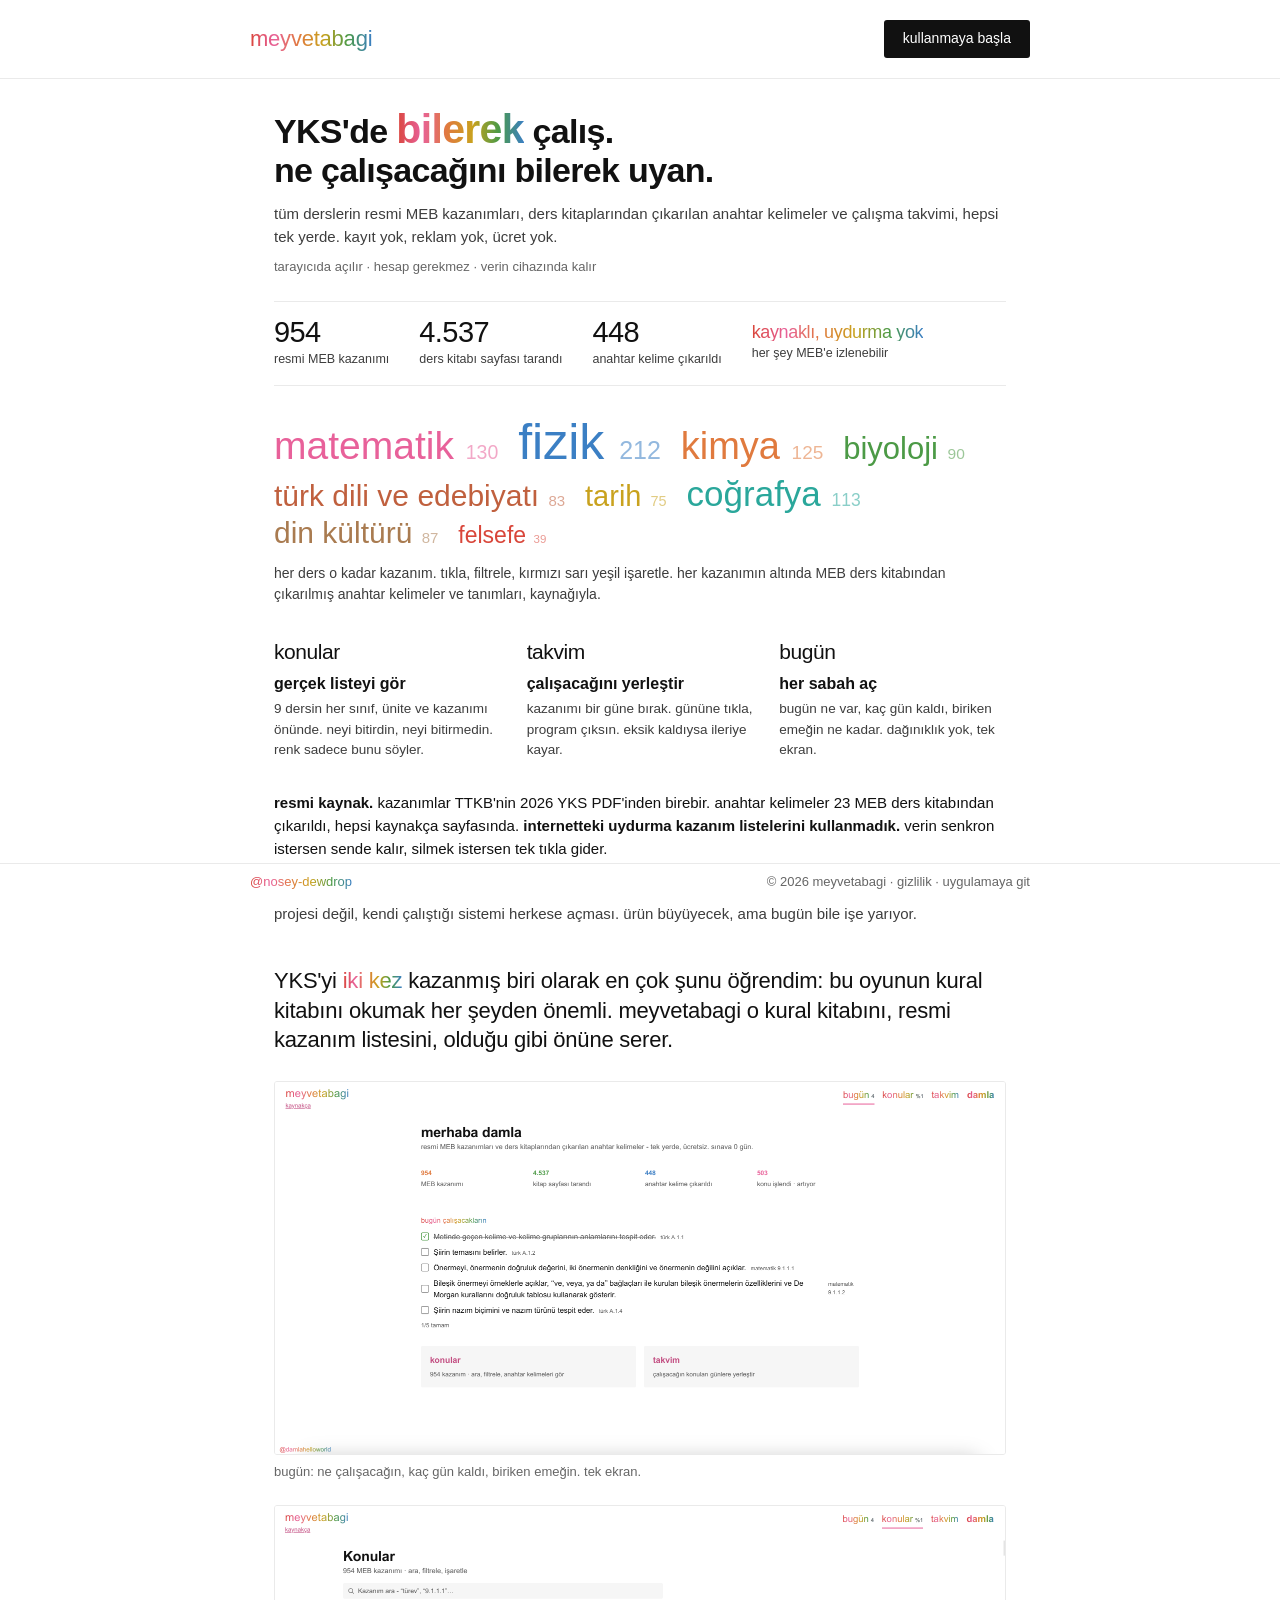
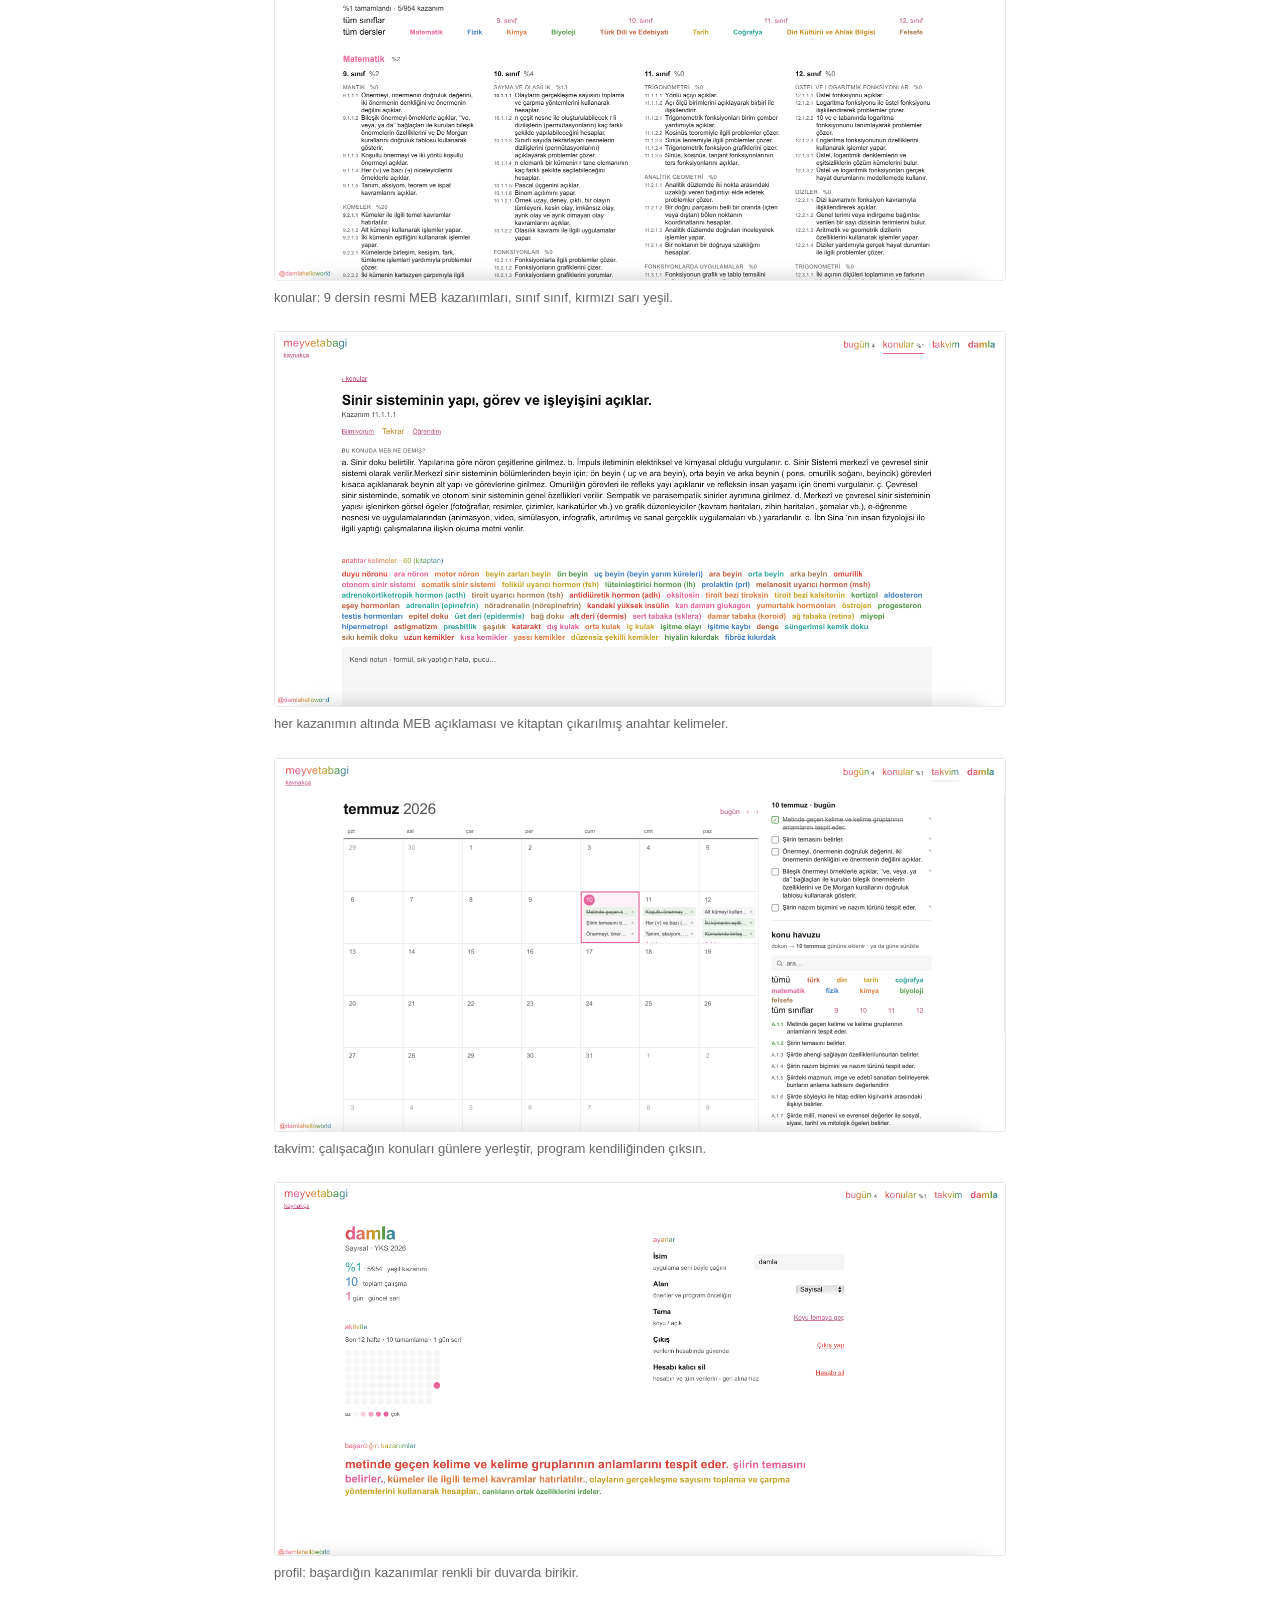
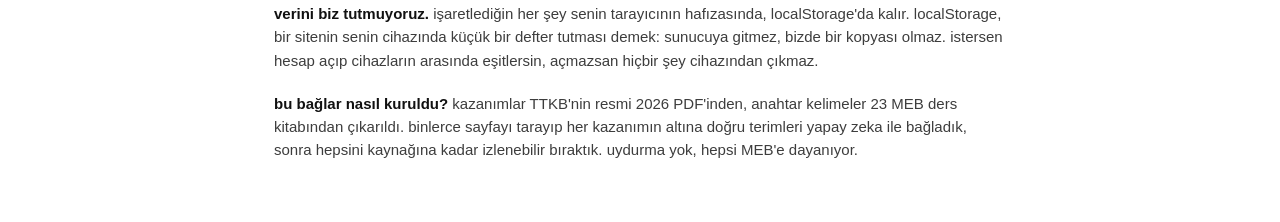
==== commit 4b0b8a66: "rebrand damlahelloworld to noseydewdrop" ====
--- a/web/index.html
+++ b/web/index.html
@@ -10,11 +10,11 @@
 <meta property="og:title" content="meyvetabagi - YKS kazanım takibi, ücretsiz">
 <meta property="og:description" content="Resmi MEB kazanımları + ders kitaplarından anahtar kelimeler + çalışma takvimi. Ücretsiz.">
 <meta property="og:image" content="icon-512.png">
-<link rel="canonical" href="https://damlahelloworld.github.io/meyvetabagi/web/index.html">
+<link rel="canonical" href="https://nosey-dewdrop.github.io/meyvetabagi/web/index.html">
 <link rel="icon" href="favicon.svg" type="image/svg+xml">
 <meta name="theme-color" content="#E8619A">
 <script type="application/ld+json">
-{"@context":"https://schema.org","@type":"WebApplication","name":"meyvetabagi","url":"https://damlahelloworld.github.io/meyvetabagi/web/app.html","applicationCategory":"EducationApplication","operatingSystem":"Web","inLanguage":"tr-TR","isAccessibleForFree":true,"offers":{"@type":"Offer","price":"0","priceCurrency":"TRY"},"description":"YKS MEB kazanımları, anahtar kelimeler ve çalışma takvimi. Ücretsiz.","creator":{"@type":"Person","name":"Damla","url":"https://github.com/damlahelloworld"}}
+{"@context":"https://schema.org","@type":"WebApplication","name":"meyvetabagi","url":"https://nosey-dewdrop.github.io/meyvetabagi/web/app.html","applicationCategory":"EducationApplication","operatingSystem":"Web","inLanguage":"tr-TR","isAccessibleForFree":true,"offers":{"@type":"Offer","price":"0","priceCurrency":"TRY"},"description":"YKS MEB kazanımları, anahtar kelimeler ve çalışma takvimi. Ücretsiz.","creator":{"@type":"Person","name":"Damla","url":"https://github.com/nosey-dewdrop"}}
 </script>
 <style>
 :root{--bg:#fff;--ink:#111;--muted:#3d3d3d;--faint:#666;--line:#eaeaea;--w:780px;
@@ -175,7 +175,7 @@
 </div></main>
 
 <footer class="foot"><div class="wrap footin">
-  <a class="sig rb" href="https://github.com/damlahelloworld">@damlahelloworld</a>
+  <a class="sig rb" href="https://github.com/nosey-dewdrop">@nosey-dewdrop</a>
   <span>&copy; 2026 meyvetabagi &middot; <a href="gizlilik.html">gizlilik</a> &middot; <a href="app.html">uygulamaya git</a></span>
 </div></footer>
 
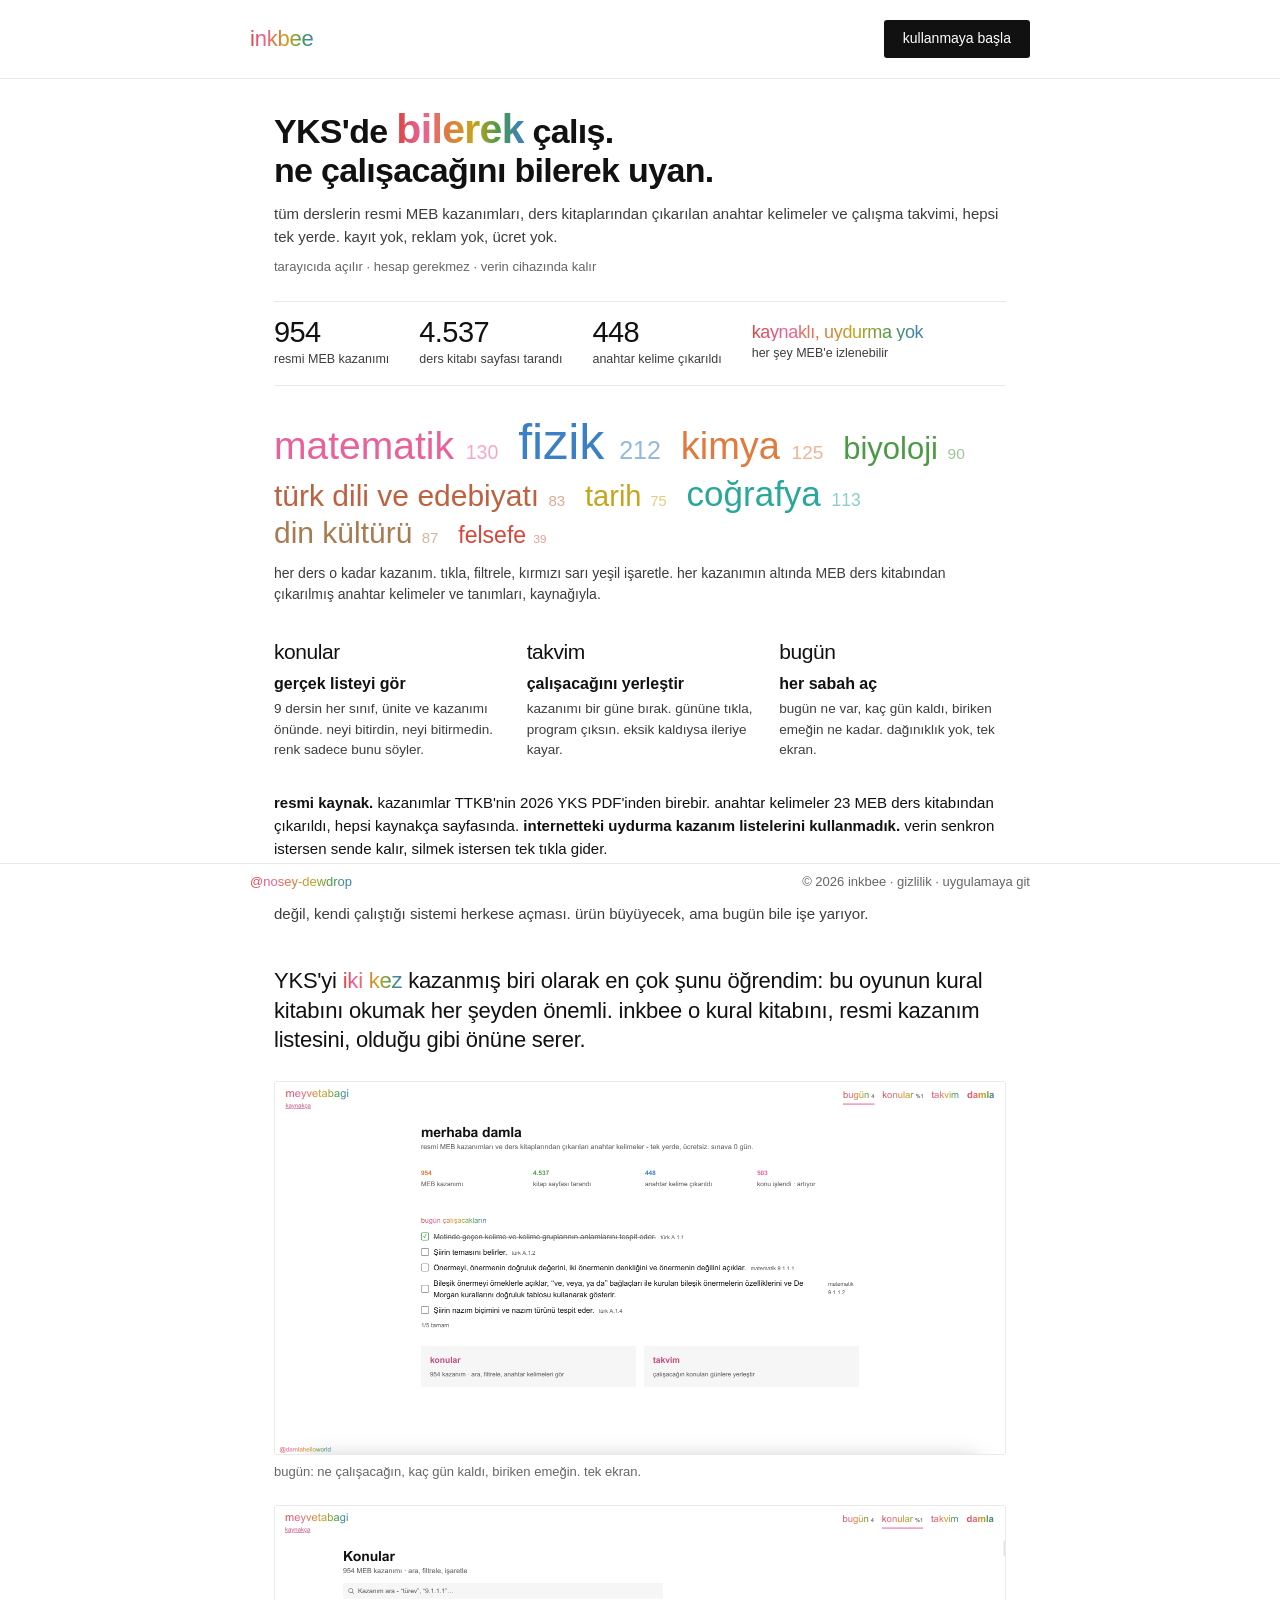
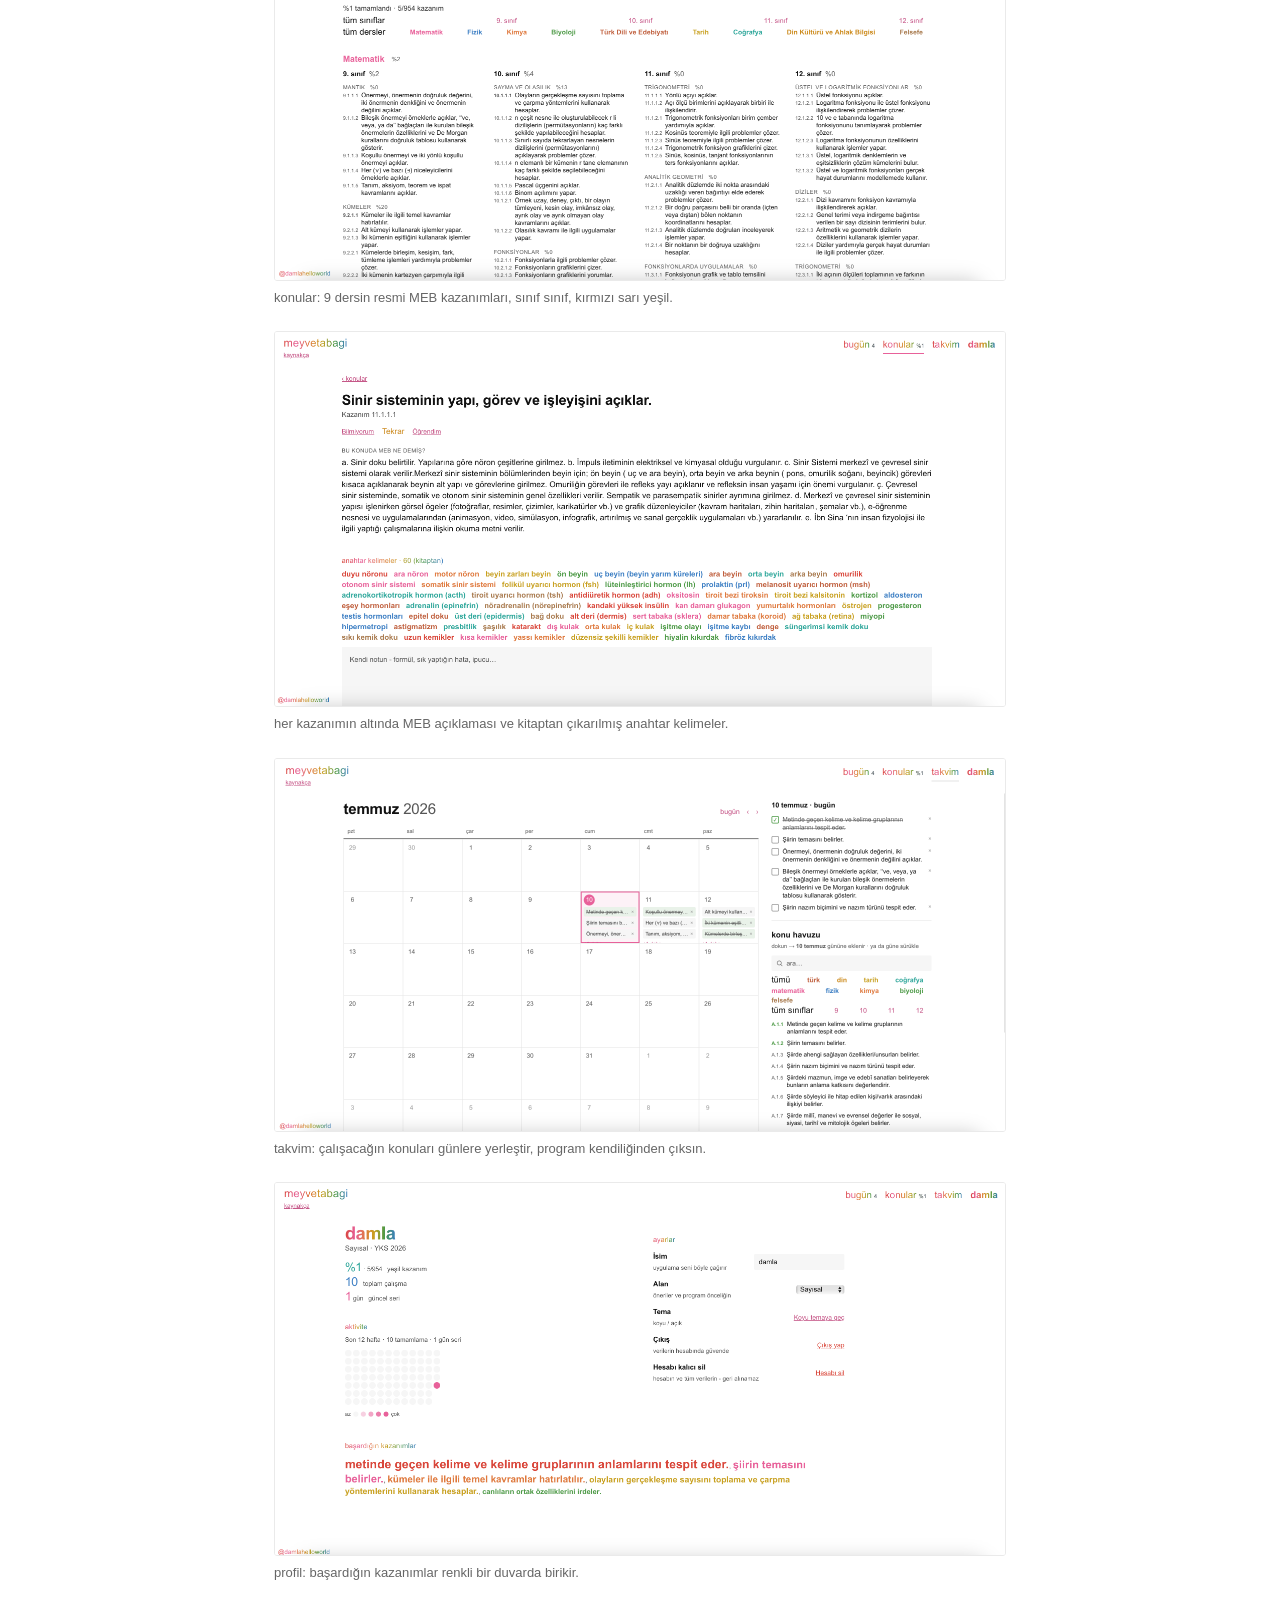
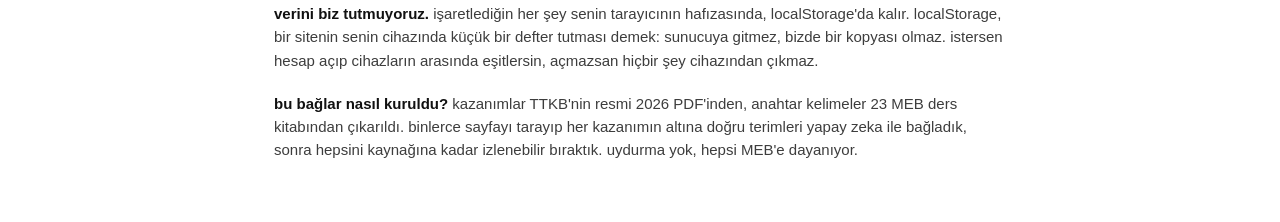
==== commit 5c3a5b1c: "rename meyvetabagi to inkbee" ====
--- a/web/index.html
+++ b/web/index.html
@@ -3,18 +3,18 @@
 <head>
 <meta charset="utf-8">
 <meta name="viewport" content="width=device-width,initial-scale=1">
-<title>meyvetabagi - YKS kazanım takibi, MEB kazanımları ve anahtar kelimeler, ücretsiz</title>
+<title>inkbee - YKS kazanım takibi, MEB kazanımları ve anahtar kelimeler, ücretsiz</title>
 <meta name="description" content="Tüm YKS derslerinin resmi MEB kazanımları, ders kitaplarından çıkarılan anahtar kelimeler ve çalışma takvimi - tek yerde, ücretsiz.">
 <meta name="keywords" content="YKS, TYT, AYT, MEB kazanımları, kazanım takibi, konu takibi, anahtar kelimeler, ücretsiz YKS uygulaması">
 <meta property="og:type" content="website">
-<meta property="og:title" content="meyvetabagi - YKS kazanım takibi, ücretsiz">
+<meta property="og:title" content="inkbee - YKS kazanım takibi, ücretsiz">
 <meta property="og:description" content="Resmi MEB kazanımları + ders kitaplarından anahtar kelimeler + çalışma takvimi. Ücretsiz.">
 <meta property="og:image" content="icon-512.png">
-<link rel="canonical" href="https://nosey-dewdrop.github.io/meyvetabagi/web/index.html">
+<link rel="canonical" href="https://nosey-dewdrop.github.io/inkbee/web/index.html">
 <link rel="icon" href="favicon.svg" type="image/svg+xml">
 <meta name="theme-color" content="#E8619A">
 <script type="application/ld+json">
-{"@context":"https://schema.org","@type":"WebApplication","name":"meyvetabagi","url":"https://nosey-dewdrop.github.io/meyvetabagi/web/app.html","applicationCategory":"EducationApplication","operatingSystem":"Web","inLanguage":"tr-TR","isAccessibleForFree":true,"offers":{"@type":"Offer","price":"0","priceCurrency":"TRY"},"description":"YKS MEB kazanımları, anahtar kelimeler ve çalışma takvimi. Ücretsiz.","creator":{"@type":"Person","name":"Damla","url":"https://github.com/nosey-dewdrop"}}
+{"@context":"https://schema.org","@type":"WebApplication","name":"inkbee","url":"https://nosey-dewdrop.github.io/inkbee/web/app.html","applicationCategory":"EducationApplication","operatingSystem":"Web","inLanguage":"tr-TR","isAccessibleForFree":true,"offers":{"@type":"Offer","price":"0","priceCurrency":"TRY"},"description":"YKS MEB kazanımları, anahtar kelimeler ve çalışma takvimi. Ücretsiz.","creator":{"@type":"Person","name":"Damla","url":"https://github.com/nosey-dewdrop"}}
 </script>
 <style>
 :root{--bg:#fff;--ink:#111;--muted:#3d3d3d;--faint:#666;--line:#eaeaea;--w:780px;
@@ -106,7 +106,7 @@
 <div id="sparks"></div>
 
 <header class="top"><div class="wrap topin">
-  <span class="logo rb">meyvetabagi</span>
+  <span class="logo rb">inkbee</span>
   <a class="cta" href="app.html">kullanmaya başla</a>
 </div></header>
 
@@ -156,9 +156,9 @@
 
   <p class="honest"><b>resmi kaynak.</b> kazanımlar TTKB'nin 2026 YKS PDF'inden birebir. anahtar kelimeler 23 MEB ders kitabından çıkarıldı, hepsi kaynakça sayfasında. <b>internetteki uydurma kazanım listelerini kullanmadık.</b> verin senkron istersen sende kalır, silmek istersen tek tıkla gider.</p>
 
-  <p class="maker"><b>Damla</b> yaptı. Bilkent bilgisayar mühendisliği öğrencisi, YKS'yi iki kez kazandı. meyvetabagi bir hafta sonu projesi değil, kendi çalıştığı sistemi herkese açması. ürün büyüyecek, ama bugün bile işe yarıyor.</p>
-
-  <p class="pitch">YKS'yi <span class="rb">iki kez</span> kazanmış biri olarak en çok şunu öğrendim: bu oyunun kural kitabını okumak her şeyden önemli. meyvetabagi o kural kitabını, resmi kazanım listesini, olduğu gibi önüne serer.</p>
+  <p class="maker"><b>Damla</b> yaptı. Bilkent bilgisayar mühendisliği öğrencisi, YKS'yi iki kez kazandı. inkbee bir hafta sonu projesi değil, kendi çalıştığı sistemi herkese açması. ürün büyüyecek, ama bugün bile işe yarıyor.</p>
+
+  <p class="pitch">YKS'yi <span class="rb">iki kez</span> kazanmış biri olarak en çok şunu öğrendim: bu oyunun kural kitabını okumak her şeyden önemli. inkbee o kural kitabını, resmi kazanım listesini, olduğu gibi önüne serer.</p>
 
   <div class="shots">
     <figure><img src="shot-bugun.png" alt="bugün ekranı" loading="lazy"><figcaption>bugün: ne çalışacağın, kaç gün kaldı, biriken emeğin. tek ekran.</figcaption></figure>
@@ -176,7 +176,7 @@
 
 <footer class="foot"><div class="wrap footin">
   <a class="sig rb" href="https://github.com/nosey-dewdrop">@nosey-dewdrop</a>
-  <span>&copy; 2026 meyvetabagi &middot; <a href="gizlilik.html">gizlilik</a> &middot; <a href="app.html">uygulamaya git</a></span>
+  <span>&copy; 2026 inkbee &middot; <a href="gizlilik.html">gizlilik</a> &middot; <a href="app.html">uygulamaya git</a></span>
 </div></footer>
 
 <script>
